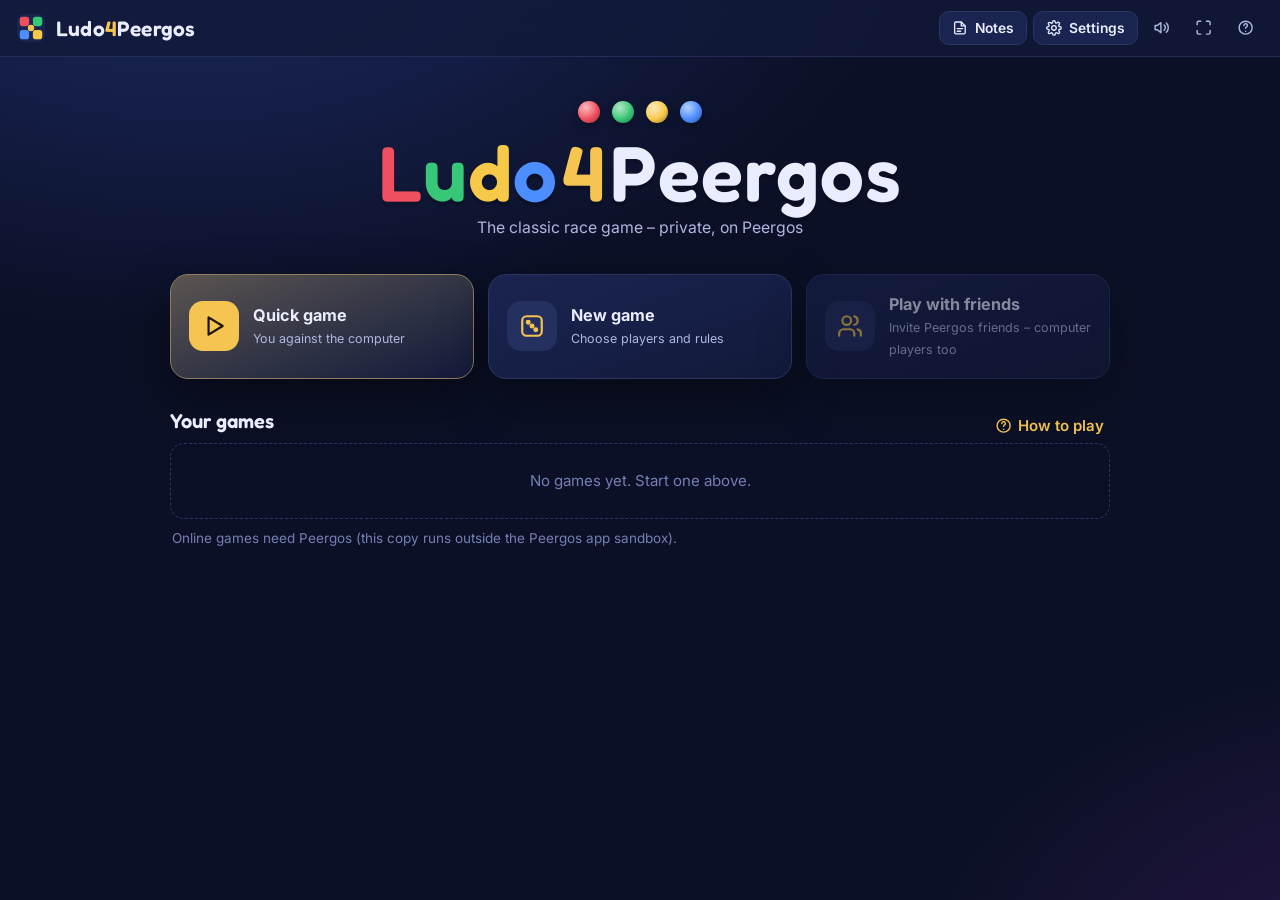
==== assets/index.html @ b937515f "Ludo4Peergos 0.1.0: first test version Ludo as a Peergos custom app: games against the computer, on " ====
<!doctype html>
<html lang="en" data-theme="midnight">
<head>
  <meta charset="utf-8">
  <meta name="viewport" content="width=device-width, initial-scale=1, viewport-fit=cover">
  <title>Ludo4Peergos</title>
  <link rel="icon" href="icon.png">
  <link rel="stylesheet" href="css/fonts.css">
  <link rel="stylesheet" href="css/app.css">
  <link rel="stylesheet" href="usernotes/usernotes.css">
</head>
<body>
  <div id="app" class="app"><div class="boot">Ludo4Peergos</div></div>
  <script src="js/version.js"></script>
  <script src="js/i18n.js"></script>
  <script src="js/rules.js"></script>
  <script src="js/ai.js"></script>
  <script src="js/protocol.js"></script>
  <script src="js/storage.js"></script>
  <script src="js/net.js"></script>
  <script src="js/sound.js"></script>
  <script src="js/ui.js"></script>
  <script src="js/board.js"></script>
  <script src="usernotes/usernotes-core.js"></script>
  <script src="usernotes/usernotes-ui.js"></script>
  <script src="js/app.js"></script>
</body>
</html>
---- assets/css/fonts.css ----
/* Bundled fonts (SIL Open Font License, see fonts/*-OFL.txt). The Peergos sandbox allows only the app's own files. */
@font-face { font-family: 'Inter'; font-style: normal; font-display: swap; font-weight: 400; src: url(../fonts/inter-latin-400-normal.woff2) format('woff2'); unicode-range: U+0000-00FF,U+0131,U+0152-0153,U+02BB-02BC,U+02C6,U+02DA,U+02DC,U+0304,U+0308,U+0329,U+2000-206F,U+20AC,U+2122,U+2191,U+2193,U+2212,U+2215,U+FEFF,U+FFFD; }
@font-face { font-family: 'Inter'; font-style: normal; font-display: swap; font-weight: 400; src: url(../fonts/inter-latin-ext-400-normal.woff2) format('woff2'); unicode-range: U+0100-02BA,U+02BD-02C5,U+02C7-02CC,U+02CE-02D7,U+02DD-02FF,U+0304,U+0308,U+0329,U+1D00-1DBF,U+1E00-1E9F,U+1EF2-1EFF,U+2020,U+20A0-20AB,U+20AD-20C0,U+2113,U+2C60-2C7F,U+A720-A7FF; }
@font-face { font-family: 'Inter'; font-style: normal; font-display: swap; font-weight: 600; src: url(../fonts/inter-latin-600-normal.woff2) format('woff2'); unicode-range: U+0000-00FF,U+0131,U+0152-0153,U+02BB-02BC,U+02C6,U+02DA,U+02DC,U+0304,U+0308,U+0329,U+2000-206F,U+20AC,U+2122,U+2191,U+2193,U+2212,U+2215,U+FEFF,U+FFFD; }
@font-face { font-family: 'Inter'; font-style: normal; font-display: swap; font-weight: 600; src: url(../fonts/inter-latin-ext-600-normal.woff2) format('woff2'); unicode-range: U+0100-02BA,U+02BD-02C5,U+02C7-02CC,U+02CE-02D7,U+02DD-02FF,U+0304,U+0308,U+0329,U+1D00-1DBF,U+1E00-1E9F,U+1EF2-1EFF,U+2020,U+20A0-20AB,U+20AD-20C0,U+2113,U+2C60-2C7F,U+A720-A7FF; }
@font-face { font-family: 'Inter'; font-style: normal; font-display: swap; font-weight: 700; src: url(../fonts/inter-latin-700-normal.woff2) format('woff2'); unicode-range: U+0000-00FF,U+0131,U+0152-0153,U+02BB-02BC,U+02C6,U+02DA,U+02DC,U+0304,U+0308,U+0329,U+2000-206F,U+20AC,U+2122,U+2191,U+2193,U+2212,U+2215,U+FEFF,U+FFFD; }
@font-face { font-family: 'Inter'; font-style: normal; font-display: swap; font-weight: 700; src: url(../fonts/inter-latin-ext-700-normal.woff2) format('woff2'); unicode-range: U+0100-02BA,U+02BD-02C5,U+02C7-02CC,U+02CE-02D7,U+02DD-02FF,U+0304,U+0308,U+0329,U+1D00-1DBF,U+1E00-1E9F,U+1EF2-1EFF,U+2020,U+20A0-20AB,U+20AD-20C0,U+2113,U+2C60-2C7F,U+A720-A7FF; }
@font-face { font-family: 'Fredoka'; font-style: normal; font-display: swap; font-weight: 600; src: url(../fonts/fredoka-latin-600-normal.woff2) format('woff2'); unicode-range: U+0000-00FF,U+0131,U+0152-0153,U+02BB-02BC,U+02C6,U+02DA,U+02DC,U+0304,U+0308,U+0329,U+2000-206F,U+20AC,U+2122,U+2191,U+2193,U+2212,U+2215,U+FEFF,U+FFFD; }
@font-face { font-family: 'Fredoka'; font-style: normal; font-display: swap; font-weight: 600; src: url(../fonts/fredoka-latin-ext-600-normal.woff2) format('woff2'); unicode-range: U+0100-02BA,U+02BD-02C5,U+02C7-02CC,U+02CE-02D7,U+02DD-02FF,U+0304,U+0308,U+0329,U+1D00-1DBF,U+1E00-1E9F,U+1EF2-1EFF,U+2020,U+20A0-20AB,U+20AD-20C0,U+2113,U+2C60-2C7F,U+A720-A7FF; }
---- assets/css/app.css ----
/* Ludo4Peergos – layout, components and colour themes.
   Theme variables: page (--bg …), panels (--bg2/3/4), text (--fg/2/3), lines, accent (--acc/--acc2/--on-acc),
   board (--board*, --cell*, --yard-inner, --hole, --star) and the four player colours (--pN, --pN-hi, --pN-lo).
   The User notes module reads the same names. */

/* ─────────────── themes ─────────────── */
:root, [data-theme="midnight"] {
  --bg: #0b1026; --bg-img: radial-gradient(1200px 700px at 15% -10%, #1d2a63 0%, transparent 60%), radial-gradient(900px 600px at 110% 110%, #2a1647 0%, transparent 55%);
  --bg2: #121a3a; --bg3: #1a2450; --bg4: #24305f; --line: #2a3566; --row-line: #1e2850;
  --fg: #e9edff; --fg2: #aeb7e0; --fg3: #7480b3;
  --acc: #f5c451; --acc2: #e0a92b; --on-acc: #1b1405; --sel-bg: #1f2b5c;
  --ok: #4fd18b; --bad: #ff6b6b; --warn: #ffc857;
  --board-frame: #2a1f10; --board: #f4ecdc; --cell: #fffaf0; --cell-line: #d9cdb4; --yard-inner: #fffaf0; --hole: #efe5d1; --star: #c9b98f; --center-dot: #fffaf0;
  --shadow: 0 18px 50px rgba(0,0,0,.45);
  --p0: #ef4f5f; --p0-hi: #ff8a95; --p0-lo: #a8202f;
  --p1: #36c777; --p1-hi: #7ff0ae; --p1-lo: #167a43;
  --p2: #f7c948; --p2-hi: #ffe58f; --p2-lo: #b8860b;
  --p3: #4c8dff; --p3-hi: #8db6ff; --p3-lo: #1f4fb0;
  color-scheme: dark;
}
[data-theme="obsidian"] {
  --bg: #07080a; --bg-img: radial-gradient(900px 600px at 80% -10%, #10303a 0%, transparent 60%), radial-gradient(800px 600px at -10% 110%, #2a0f22 0%, transparent 55%);
  --bg2: #101216; --bg3: #171a20; --bg4: #20242c; --line: #262b35; --row-line: #1b1f26;
  --fg: #eef2f6; --fg2: #a7b0bd; --fg3: #6c7584;
  --acc: #38e1ff; --acc2: #12b5d6; --on-acc: #001018; --sel-bg: #0f2a33;
  --board-frame: #000; --board: #15181e; --cell: #1f242c; --cell-line: #2c323d; --yard-inner: #12151a; --hole: #1d2129; --star: #3d4552; --center-dot: #0b0d10;
  --p0: #ff4d6d; --p0-hi: #ff8fa3; --p0-lo: #b3133a;
  --p1: #2ee59d; --p1-hi: #8bffd0; --p1-lo: #0d8a5a;
  --p2: #ffd23f; --p2-hi: #ffe98f; --p2-lo: #b38b00;
  --p3: #4d7cff; --p3-hi: #94afff; --p3-lo: #1f3fb3;
}
[data-theme="aurora"] {
  --bg: #071820; --bg-img: radial-gradient(1000px 600px at 10% -10%, #0f4a4a 0%, transparent 60%), radial-gradient(900px 700px at 100% 0%, #2d1b5a 0%, transparent 55%), radial-gradient(700px 500px at 50% 120%, #0d3b2d 0%, transparent 60%);
  --bg2: #0d2230; --bg3: #123040; --bg4: #19404f; --line: #1e4252; --row-line: #15323f;
  --fg: #e6fbff; --fg2: #9fd3d6; --fg3: #6a9ca3;
  --acc: #6ff2c4; --acc2: #34c99a; --on-acc: #03241a; --sel-bg: #123c44;
  --board-frame: #061017; --board: #0f2a35; --cell: #e9f7f4; --cell-line: #b9d8d3; --yard-inner: #e9f7f4; --hole: #d2ece7; --star: #8fc7bd; --center-dot: #e9f7f4;
  --p0: #ff6b8b; --p0-hi: #ffa3b8; --p0-lo: #c02c52;
  --p1: #57e39b; --p1-hi: #a5f7cb; --p1-lo: #1d9a5d;
  --p2: #ffd36e; --p2-hi: #ffe9b0; --p2-lo: #c49420;
  --p3: #6aa8ff; --p3-hi: #a9ccff; --p3-lo: #2d64c4;
}
[data-theme="ember"] {
  --bg: #120c09; --bg-img: radial-gradient(1000px 600px at 90% -20%, #4a1d0a 0%, transparent 60%), radial-gradient(800px 600px at -10% 120%, #3a1410 0%, transparent 55%);
  --bg2: #1c1410; --bg3: #261b15; --bg4: #33241c; --line: #3b2a20; --row-line: #2a1e17;
  --fg: #fbeee4; --fg2: #d2b4a0; --fg3: #9a7c68;
  --acc: #ff9a3c; --acc2: #e4741a; --on-acc: #2a1200; --sel-bg: #3a2414;
  --board-frame: #0d0705; --board: #2b1d15; --cell: #f6e7d6; --cell-line: #d8bea3; --yard-inner: #f6e7d6; --hole: #ead2b8; --star: #c79c74; --center-dot: #f6e7d6;
  --p0: #e8473c; --p0-hi: #ff8a7f; --p0-lo: #9c1f17;
  --p1: #7fbf4d; --p1-hi: #b7e68d; --p1-lo: #4a7f23;
  --p2: #f2c14e; --p2-hi: #ffe29a; --p2-lo: #b0821a;
  --p3: #4f8fd6; --p3-hi: #91bcf0; --p3-lo: #23599a;
}
[data-theme="forest"] {
  --bg: #0b130e; --bg-img: radial-gradient(1000px 600px at 0% -10%, #1f3d22 0%, transparent 60%), radial-gradient(800px 600px at 110% 110%, #2d3510 0%, transparent 55%);
  --bg2: #121d16; --bg3: #19281e; --bg4: #213428; --line: #27392c; --row-line: #1a2a1f;
  --fg: #eaf5e8; --fg2: #b1c9ae; --fg3: #7a937a;
  --acc: #c6e86b; --acc2: #9fc93f; --on-acc: #152000; --sel-bg: #22361f;
  --board-frame: #08100a; --board: #1c2d20; --cell: #f2f0dc; --cell-line: #cfccab; --yard-inner: #f2f0dc; --hole: #e2dfc0; --star: #a9a676; --center-dot: #f2f0dc;
  --p0: #e5544b; --p0-hi: #ff9189; --p0-lo: #a1241c;
  --p1: #4fc77a; --p1-hi: #93ecb1; --p1-lo: #217a44;
  --p2: #f0cf55; --p2-hi: #ffe89c; --p2-lo: #ad8a12;
  --p3: #4c9ad8; --p3-hi: #91c6f0; --p3-lo: #1f5f99;
}
[data-theme="ocean"] {
  --bg: #04121f; --bg-img: radial-gradient(1100px 650px at 50% -20%, #0b3a63 0%, transparent 60%), radial-gradient(900px 600px at 100% 120%, #062f4a 0%, transparent 55%);
  --bg2: #0a1d2e; --bg3: #0f2a40; --bg4: #163854; --line: #19405f; --row-line: #112e45;
  --fg: #e5f4ff; --fg2: #9cc3df; --fg3: #6589a6;
  --acc: #4fd1e8; --acc2: #22a9c4; --on-acc: #001a22; --sel-bg: #0f3550;
  --board-frame: #020a12; --board: #0d2c45; --cell: #eaf6fb; --cell-line: #b7d6e4; --yard-inner: #eaf6fb; --hole: #d3e9f2; --star: #8bb8cc; --center-dot: #eaf6fb;
  --p0: #ff6670; --p0-hi: #ffa3a9; --p0-lo: #c22c37;
  --p1: #36d3a0; --p1-hi: #8ef0cf; --p1-lo: #138a64;
  --p2: #ffd166; --p2-hi: #ffe7ab; --p2-lo: #c49018;
  --p3: #3d8bff; --p3-hi: #8ab9ff; --p3-lo: #1650b8;
}
[data-theme="velvet"] {
  --bg: #12091a; --bg-img: radial-gradient(1000px 600px at 100% -10%, #4a1645 0%, transparent 60%), radial-gradient(900px 650px at -10% 110%, #24145a 0%, transparent 55%);
  --bg2: #1b1024; --bg3: #251731; --bg4: #301e3f; --line: #3a2549; --row-line: #2a1a36;
  --fg: #f8eaff; --fg2: #cfb2de; --fg3: #9478a6;
  --acc: #ff7ac6; --acc2: #e24fa6; --on-acc: #2a0019; --sel-bg: #3a1c45;
  --board-frame: #0b050f; --board: #2a1636; --cell: #fbf0f7; --cell-line: #ddc4d6; --yard-inner: #fbf0f7; --hole: #f0dbe9; --star: #c9a2bd; --center-dot: #fbf0f7;
  --p0: #ff5470; --p0-hi: #ff98aa; --p0-lo: #b81d3b;
  --p1: #4fd18b; --p1-hi: #98eebe; --p1-lo: #1d8a51;
  --p2: #ffcf5c; --p2-hi: #ffe6a6; --p2-lo: #bd8f12;
  --p3: #7b8cff; --p3-hi: #b4beff; --p3-lo: #3c4cc4;
}
[data-theme="nord"] {
  --bg: #242933; --bg-img: radial-gradient(1000px 600px at 20% -20%, #3b4252 0%, transparent 60%);
  --bg2: #2e3440; --bg3: #3b4252; --bg4: #434c5e; --line: #4c566a; --row-line: #3b4252;
  --fg: #eceff4; --fg2: #d8dee9; --fg3: #9aa5b8;
  --acc: #88c0d0; --acc2: #5e81ac; --on-acc: #1d2330; --sel-bg: #3b4a5e;
  --board-frame: #1d2129; --board: #3b4252; --cell: #eceff4; --cell-line: #c9d0dc; --yard-inner: #eceff4; --hole: #dde2ea; --star: #a3adbf; --center-dot: #eceff4;
  --p0: #bf616a; --p0-hi: #e09aa1; --p0-lo: #8a3a42;
  --p1: #a3be8c; --p1-hi: #c9dcb8; --p1-lo: #6c8a55;
  --p2: #ebcb8b; --p2-hi: #f6e2b9; --p2-lo: #b08f4c;
  --p3: #81a1c1; --p3-hi: #b4c8dc; --p3-lo: #4f6f8f;
}
[data-theme="graphite"] {
  --bg: #121315; --bg-img: radial-gradient(1000px 600px at 50% -20%, #26282d 0%, transparent 60%);
  --bg2: #1a1b1e; --bg3: #222428; --bg4: #2b2e33; --line: #33363c; --row-line: #26282d;
  --fg: #ececee; --fg2: #b4b6bc; --fg3: #7c7f87;
  --acc: #8ab4ff; --acc2: #5a8ee0; --on-acc: #0a1630; --sel-bg: #263247;
  --board-frame: #0a0a0b; --board: #26282c; --cell: #f2f2f0; --cell-line: #cfcfcb; --yard-inner: #f2f2f0; --hole: #e2e2de; --star: #a9a9a3; --center-dot: #f2f2f0;
  --p0: #e05a5a; --p0-hi: #f39a9a; --p0-lo: #9c2b2b;
  --p1: #55b878; --p1-hi: #96dcae; --p1-lo: #2c7a48;
  --p2: #e3b94f; --p2-hi: #f3da95; --p2-lo: #a07b1c;
  --p3: #5a8ee0; --p3-hi: #9bbcf0; --p3-lo: #2c5aa6;
}
[data-theme="neon"] {
  --bg: #07030f; --bg-img: radial-gradient(900px 600px at 0% 0%, #3a0a52 0%, transparent 60%), radial-gradient(900px 600px at 100% 100%, #062a4a 0%, transparent 60%);
  --bg2: #110a1f; --bg3: #19102c; --bg4: #22163b; --line: #3a1f5c; --row-line: #24153a;
  --fg: #f6eaff; --fg2: #c7a8e8; --fg3: #8a6fae;
  --acc: #ff2bd6; --acc2: #d10fb0; --on-acc: #fff; --sel-bg: #2e1047;
  --board-frame: #000; --board: #0e0819; --cell: #170f28; --cell-line: #3a2560; --yard-inner: #0c0716; --hole: #1a1030; --star: #5d3f8a; --center-dot: #07030f;
  --p0: #ff3864; --p0-hi: #ff8fa8; --p0-lo: #b0002c;
  --p1: #00f5a0; --p1-hi: #8fffd6; --p1-lo: #00a067;
  --p2: #fff700; --p2-hi: #fffb8f; --p2-lo: #b3ad00;
  --p3: #00c2ff; --p3-hi: #8fe3ff; --p3-lo: #0079a8;
}
[data-theme="classic"] {
  --bg: #efe6d4; --bg-img: radial-gradient(1000px 600px at 20% -20%, #fff7e6 0%, transparent 60%), radial-gradient(800px 600px at 110% 110%, #e2d3b5 0%, transparent 55%);
  --bg2: #fbf6ec; --bg3: #f1e8d6; --bg4: #e6dac2; --line: #d7c8aa; --row-line: #eadfca;
  --fg: #2a2116; --fg2: #5e5141; --fg3: #8d7f6a;
  --acc: #b5282f; --acc2: #9a1f25; --on-acc: #fff; --sel-bg: #f2dccf;
  --board-frame: #5b3a1e; --board: #fffaf0; --cell: #ffffff; --cell-line: #d8ccb2; --yard-inner: #ffffff; --hole: #f3ece0; --star: #b9a885; --center-dot: #fff;
  --shadow: 0 14px 40px rgba(60,40,10,.22);
  --p0: #d62f3a; --p0-hi: #ff7680; --p0-lo: #8f121b;
  --p1: #1e9b4f; --p1-hi: #64d48f; --p1-lo: #0d5c2c;
  --p2: #f2c12e; --p2-hi: #ffe388; --p2-lo: #a87e05;
  --p3: #1f6fd1; --p3-hi: #6fa7f0; --p3-lo: #0d3f85;
  color-scheme: light;
}
[data-theme="sand"] {
  --bg: #ece2cf; --bg-img: radial-gradient(1000px 600px at 80% -20%, #f8efdc 0%, transparent 60%);
  --bg2: #f7f0e2; --bg3: #ede3d0; --bg4: #e1d4bc; --line: #d3c3a5; --row-line: #e6dbc6;
  --fg: #33281b; --fg2: #66553f; --fg3: #958168;
  --acc: #8a5a2b; --acc2: #6f4620; --on-acc: #fff; --sel-bg: #ecd9bf;
  --board-frame: #6b4a2a; --board: #f8f1e3; --cell: #fffdf8; --cell-line: #dccbad; --yard-inner: #fffdf8; --hole: #f1e7d5; --star: #bba57f; --center-dot: #fffdf8;
  --shadow: 0 14px 40px rgba(70,50,20,.22);
  --p0: #c8473f; --p0-hi: #f08880; --p0-lo: #85211b;
  --p1: #4f9a5f; --p1-hi: #8fcb9b; --p1-lo: #2c6339;
  --p2: #d9a93a; --p2-hi: #f2d38a; --p2-lo: #96700f;
  --p3: #3f78b5; --p3-hi: #85afe0; --p3-lo: #1f4a7a;
  color-scheme: light;
}

/* ─────────────── base ─────────────── */
* { box-sizing: border-box; }
html, body { margin: 0; height: 100%; }
body {
  background: var(--bg); background-image: var(--bg-img); background-attachment: fixed;
  color: var(--fg); font: 15px/1.45 Inter, system-ui, -apple-system, 'Segoe UI', Roboto, sans-serif;
  -webkit-font-smoothing: antialiased; overflow: hidden;
}
button { font: inherit; color: inherit; }
.boot { display: grid; place-items: center; height: 100vh; font: 600 28px Fredoka, Inter, sans-serif; color: var(--fg3); }
.app { display: flex; flex-direction: column; height: 100vh; }
.ico { width: 1.15em; height: 1.15em; fill: none; stroke: currentColor; stroke-width: 2; stroke-linecap: round; stroke-linejoin: round; flex: none; }
.muted { color: var(--fg3); } .small { font-size: .88em; } .pad { padding: 10px 14px; }
.hint { color: var(--fg3); font-size: .9em; margin: 10px 2px 0; }
.hint.center { text-align: center; }
[hidden] { display: none !important; }
:focus-visible { outline: 2px solid var(--acc); outline-offset: 2px; }

/* ─────────────── top bar ─────────────── */
.topbar { display: flex; align-items: center; gap: 14px; padding: 10px 16px; border-bottom: 1px solid color-mix(in srgb, var(--line) 70%, transparent); background: color-mix(in srgb, var(--bg2) 82%, transparent); backdrop-filter: blur(10px); z-index: 5; }
.brand { display: flex; align-items: center; gap: 10px; cursor: pointer; user-select: none; }
.brand-mark svg { width: 30px; height: 30px; display: block; }
.brand-name { font: 600 21px/1 Fredoka, Inter, sans-serif; letter-spacing: .2px; }
.brand-name b { color: var(--acc); font-weight: 600; }
.brand-name.big { font-size: 34px; }
.top-title { flex: 1; min-width: 0; text-align: center; color: var(--fg2); font-weight: 600; white-space: nowrap; overflow: hidden; text-overflow: ellipsis; }
.top-actions { display: flex; align-items: center; gap: 6px; }
.framed-btn { display: inline-flex; align-items: center; gap: 7px; padding: 6px 12px; border: 1px solid var(--line); border-radius: 10px; background: var(--bg3); cursor: pointer; font-weight: 600; font-size: .92em; transition: border-color .15s, background .15s; }
.framed-btn:hover { border-color: var(--acc); background: var(--bg4); }
.icon-btn { display: inline-grid; place-items: center; width: 36px; height: 36px; border: 1px solid transparent; border-radius: 10px; background: transparent; cursor: pointer; color: var(--fg2); transition: background .15s, color .15s; }
.icon-btn:hover { background: var(--bg3); color: var(--fg); border-color: var(--line); }
.icon-btn.small { width: 30px; height: 30px; border-radius: 8px; }
.link-btn { display: inline-flex; align-items: center; gap: 6px; background: none; border: 0; color: var(--acc); cursor: pointer; font-weight: 600; }

/* ─────────────── buttons, inputs ─────────────── */
.btn { display: inline-flex; align-items: center; justify-content: center; gap: 8px; padding: 9px 16px; border-radius: 11px; border: 1px solid var(--line); background: var(--bg3); cursor: pointer; font-weight: 600; transition: transform .08s, background .15s, border-color .15s; }
.btn:hover { border-color: var(--acc); background: var(--bg4); }
.btn:active { transform: translateY(1px); }
.btn.primary { background: linear-gradient(180deg, color-mix(in srgb, var(--acc) 92%, #fff), var(--acc2)); border-color: var(--acc2); color: var(--on-acc); box-shadow: 0 6px 18px color-mix(in srgb, var(--acc) 30%, transparent); }
.btn.primary:hover { filter: brightness(1.06); }
.btn.danger, .btn.primary.danger { background: color-mix(in srgb, var(--bad) 85%, #000); border-color: var(--bad); color: #fff; box-shadow: none; }
.btn.ghost { background: transparent; }
.btn.small { padding: 6px 11px; font-size: .9em; border-radius: 9px; }
.btn.big { padding: 12px 20px; font-size: 1.04em; }
.btn:disabled { opacity: .45; cursor: not-allowed; }
.text-in { background: var(--bg); border: 1px solid var(--line); color: var(--fg); border-radius: 9px; padding: 7px 10px; font: inherit; outline: none; min-width: 0; }
.text-in:focus { border-color: var(--acc); }
.seg { display: inline-flex; flex-wrap: wrap; border: 1px solid var(--line); border-radius: 11px; overflow: hidden; background: var(--bg); }
.seg-btn { display: inline-flex; align-items: center; gap: 6px; border: 0; background: transparent; padding: 7px 12px; cursor: pointer; color: var(--fg2); font-weight: 600; font-size: .9em; border-right: 1px solid var(--line); }
.seg-btn:last-child { border-right: 0; }
.seg-btn:hover { background: var(--bg3); color: var(--fg); }
.seg-btn.on { background: var(--acc); color: var(--on-acc); }
.seg.small .seg-btn { padding: 5px 10px; font-size: .85em; }
.switch { position: relative; width: 42px; height: 24px; flex: none; display: inline-block; }
.switch input { opacity: 0; width: 0; height: 0; position: absolute; }
.switch .slider { position: absolute; inset: 0; border-radius: 99px; background: var(--bg4); border: 1px solid var(--line); transition: background .15s; cursor: pointer; }
.switch .slider::after { content: ''; position: absolute; top: 2px; left: 2px; width: 18px; height: 18px; border-radius: 50%; background: var(--fg2); transition: transform .18s, background .15s; }
.switch input:checked + .slider { background: var(--acc); border-color: var(--acc2); }
.switch input:checked + .slider::after { transform: translateX(18px); background: var(--on-acc); }
.switch input:focus-visible + .slider { outline: 2px solid var(--acc); outline-offset: 2px; }
.range { width: 100%; accent-color: var(--acc); }
.chip { display: inline-block; width: 16px; height: 16px; border-radius: 50%; box-shadow: inset 0 -2px 0 rgba(0,0,0,.25), 0 0 0 2px color-mix(in srgb, var(--fg) 12%, transparent); vertical-align: middle; }
.chip.sm { width: 13px; height: 13px; }
.badge { display: inline-flex; align-items: center; gap: 3px; font-size: .72em; font-weight: 700; text-transform: uppercase; letter-spacing: .4px; padding: 1px 6px; border-radius: 6px; background: var(--bg4); color: var(--fg2); margin-left: 6px; vertical-align: middle; }
.badge .ico { width: 12px; height: 12px; }
.badge.warn { background: color-mix(in srgb, var(--warn) 22%, transparent); color: var(--warn); }

/* ─────────────── screens ─────────────── */
.screen { flex: 1; min-height: 0; overflow: auto; }
.home-inner { max-width: 980px; margin: 0 auto; padding: 26px 20px 40px; }
.hero { text-align: center; padding: 18px 0 8px; position: relative; }
.hero-title { font: 600 clamp(44px, 8vw, 78px)/1 Fredoka, Inter, sans-serif; margin: 6px 0 6px; letter-spacing: 1px; text-shadow: 0 4px 0 rgba(0,0,0,.18); }
.hero-title span { display: inline-block; animation: bob 3.2s ease-in-out infinite; }
.hero-title span:nth-child(2) { animation-delay: .15s; } .hero-title span:nth-child(3) { animation-delay: .3s; } .hero-title span:nth-child(4) { animation-delay: .45s; }
.hero-4 { color: var(--acc); margin: 0 4px; animation: none !important; }
.hero-sub { color: var(--fg2); margin: 0; font-size: 1.05em; }
.hero-tokens { display: flex; justify-content: center; gap: 12px; height: 26px; }
.hero-tok { width: 22px; height: 22px; border-radius: 50%; background: radial-gradient(circle at 35% 30%, color-mix(in srgb, var(--c) 40%, #fff), var(--c) 55%, color-mix(in srgb, var(--c) 60%, #000)); box-shadow: 0 4px 8px rgba(0,0,0,.3); animation: hop 1.8s ease-in-out infinite; animation-delay: var(--d); }
@keyframes hop { 0%, 60%, 100% { transform: translateY(0); } 30% { transform: translateY(-8px); } }
@keyframes bob { 0%, 100% { transform: translateY(0); } 50% { transform: translateY(-3px); } }
[data-anim="instant"] .hero-title span, [data-anim="instant"] .hero-tok { animation: none; }
.actions { display: grid; grid-template-columns: repeat(3, 1fr); gap: 14px; margin: 26px 0 30px; }
.action-card { display: flex; align-items: center; gap: 14px; text-align: left; padding: 18px; border-radius: 18px; border: 1px solid var(--line); background: linear-gradient(160deg, var(--bg3), var(--bg2)); cursor: pointer; box-shadow: var(--shadow); transition: transform .15s, border-color .15s; }
.action-card:hover { transform: translateY(-2px); border-color: var(--acc); }
.action-card.primary { background: linear-gradient(160deg, color-mix(in srgb, var(--acc) 30%, var(--bg3)), var(--bg2)); border-color: color-mix(in srgb, var(--acc) 50%, var(--line)); }
.action-card.disabled { opacity: .55; }
.ac-icon { display: grid; place-items: center; width: 50px; height: 50px; border-radius: 14px; background: var(--acc); color: var(--on-acc); flex: none; }
.ac-icon .ico { width: 26px; height: 26px; }
.action-card:not(.primary) .ac-icon { background: var(--bg4); color: var(--acc); }
.ac-text b { display: block; font-size: 1.08em; }
.ac-text small { color: var(--fg2); }
.section-head { display: flex; align-items: center; justify-content: space-between; }
.section-head h2 { font: 600 20px Fredoka, Inter, sans-serif; margin: 0 0 10px; }
.games-list { display: grid; gap: 8px; }
.game-card { display: flex; align-items: center; gap: 12px; padding: 12px 14px; border-radius: 14px; background: var(--bg2); border: 1px solid var(--line); cursor: pointer; transition: border-color .15s, background .15s; }
.game-card:hover { border-color: var(--acc); background: var(--bg3); }
.gc-kind { display: grid; place-items: center; width: 36px; height: 36px; border-radius: 10px; background: var(--bg4); color: var(--fg2); flex: none; }
.game-card.online .gc-kind { color: var(--acc); }
.gc-main { flex: 1; min-width: 0; }
.gc-main b { display: block; white-space: nowrap; overflow: hidden; text-overflow: ellipsis; }
.gc-main small { color: var(--fg2); display: inline-flex; align-items: center; gap: 4px; flex-wrap: wrap; }
.dots { display: inline-flex; gap: 3px; margin-right: 4px; }
.dot { width: 10px; height: 10px; border-radius: 50%; display: inline-block; }
.empty { padding: 26px; text-align: center; color: var(--fg3); border: 1px dashed var(--line); border-radius: 14px; }

/* ─────────────── game ─────────────── */
.screen.game { overflow: hidden; }
.game-layout { display: flex; gap: 18px; height: 100%; padding: 16px; }
.board-wrap { flex: 1; min-width: 0; display: grid; place-items: center; container-type: size; }
.board { width: min(100cqw, 100cqh); aspect-ratio: 1; filter: drop-shadow(0 18px 30px rgba(0,0,0,.35)); }
.board-svg { width: 100%; height: 100%; display: block; overflow: visible; }
.b-frame { fill: var(--board-frame); }
.b-base { fill: var(--board); }
.b-yard { filter: url(#soft); }
.b-yard-inner { fill: var(--yard-inner); }
.b-hole { fill: var(--hole); stroke-width: 1.2; stroke-opacity: .55; }
.b-cell { fill: var(--cell); stroke: var(--cell-line); stroke-width: .35; }
.b-start { stroke: none; }
.b-homecol { stroke: none; opacity: .92; }
.b-star { fill: var(--star); }
.b-arrow { fill: rgba(255,255,255,.85); }
.b-center { stroke: var(--board); stroke-width: .6; }
.b-center-dot { fill: var(--center-dot); }
.b-center-star { fill: var(--acc); }
.trail-dot { opacity: .55; }
.tok { cursor: default; transition: filter .15s; }
.tok-shadow { fill: rgba(0,0,0,.35); }
.tok-base { stroke-width: .5; }
.tok-shine { fill: rgba(255,255,255,.55); }
.tok-ring { fill: none; stroke: var(--acc); stroke-width: .9; opacity: 0; }
.tok-num { font: 700 3.4px Inter, sans-serif; text-anchor: middle; fill: rgba(0,0,0,.6); opacity: 0; pointer-events: none; }
[data-tokens="flat"] .tok-shine, [data-tokens="flat"] .tok-shadow { display: none; }
[data-tokens="flat"] .tok-base { fill: var(--pc, currentColor); }
[data-tokens="flat"] .tok[data-c="0"] .tok-base { fill: var(--p0); } [data-tokens="flat"] .tok[data-c="1"] .tok-base { fill: var(--p1); }
[data-tokens="flat"] .tok[data-c="2"] .tok-base { fill: var(--p2); } [data-tokens="flat"] .tok[data-c="3"] .tok-base { fill: var(--p3); }
[data-tokens="flat"] .tok-cap { fill: rgba(255,255,255,.28) !important; }
.tok.pickable { cursor: pointer; }
.tok.pickable .tok-num { opacity: 1; }
.tok.movable .tok-ring { opacity: 1; animation: pulse 1.1s ease-in-out infinite; }
.tok.pickable:hover .tok-inner, .tok.pickable:focus .tok-inner { transform: scale(1.12); }
.tok-inner { transition: transform .12s; }
.tok.moving .tok-inner { animation: hopstep .17s ease-out; }
@keyframes pulse { 0%, 100% { stroke-width: .7; opacity: .95; } 50% { stroke-width: 1.5; opacity: .45; } }
@keyframes hopstep { 50% { transform: translateY(-1.6px) scale(1.06); } }
.burst circle { animation: burst .8s ease-out forwards; }
@keyframes burst { from { transform: translate(0,0); opacity: 1; } to { transform: translate(var(--dx), var(--dy)); opacity: 0; } }

.side { width: 340px; flex: none; display: flex; flex-direction: column; gap: 12px; min-height: 0; }
.players { display: grid; gap: 6px; }
.player { display: flex; align-items: center; gap: 10px; padding: 9px 11px; border-radius: 13px; background: var(--bg2); border: 1px solid var(--line); transition: border-color .2s, box-shadow .2s, background .2s; }
.player.active { border-color: var(--c); box-shadow: 0 0 0 1px var(--c), 0 6px 22px color-mix(in srgb, var(--c) 28%, transparent); background: color-mix(in srgb, var(--c) 9%, var(--bg2)); }
.player.done { opacity: .75; }
.pl-token { width: 26px; height: 26px; border-radius: 50%; flex: none; background: radial-gradient(circle at 35% 30%, color-mix(in srgb, var(--c) 45%, #fff), var(--c) 55%, color-mix(in srgb, var(--c) 55%, #000)); box-shadow: 0 2px 5px rgba(0,0,0,.35); }
.player.active .pl-token { animation: hop 1.4s ease-in-out infinite; }
.pl-main { flex: 1; min-width: 0; display: flex; flex-direction: column; gap: 5px; }
.pl-name { font-weight: 600; white-space: nowrap; overflow: hidden; text-overflow: ellipsis; }
.pl-bar { height: 5px; border-radius: 4px; background: var(--bg4); overflow: hidden; }
.pl-bar i { display: block; height: 100%; background: var(--c); border-radius: 4px; transition: width .4s; }
.pl-side { flex: none; color: var(--fg2); font-size: .85em; font-weight: 600; }
.medal { display: inline-grid; place-items: center; width: 24px; height: 24px; border-radius: 50%; font-weight: 800; font-size: .85em; background: var(--bg4); color: var(--fg); }
.medal.m1 { background: linear-gradient(#ffe27a, #d9a520); color: #3a2800; }
.medal.m2 { background: linear-gradient(#f0f0f0, #a9b0b8); color: #22262b; }
.medal.m3 { background: linear-gradient(#f2b27a, #b0642a); color: #2c1400; }

.dice-area { display: flex; align-items: center; gap: 14px; padding: 14px; border-radius: 16px; background: var(--bg2); border: 1px solid var(--line); --c: var(--acc); transition: border-color .2s, box-shadow .2s; }
.dice-area.my-turn { border-color: var(--c); box-shadow: 0 0 0 1px var(--c), 0 10px 30px color-mix(in srgb, var(--c) 25%, transparent); }
.die-btn { background: none; border: 0; padding: 4px; cursor: pointer; border-radius: 14px; }
.status-box { flex: 1; min-width: 0; }
.status { font-weight: 700; font-size: 1.06em; }
.status-hint { color: var(--fg2); font-size: .88em; margin-top: 2px; }
.net-state { color: var(--fg3); font-size: .8em; margin-top: 4px; min-height: 1em; }
.net-state.bad { color: var(--bad); }

.die { --s: 62px; width: var(--s); height: var(--s); perspective: 500px; }
.cube { width: 100%; height: 100%; position: relative; transform-style: preserve-3d; }
.face { position: absolute; inset: 0; border-radius: 14px; display: grid; grid-template: repeat(3, 1fr) / repeat(3, 1fr); padding: 9px; background: radial-gradient(circle at 30% 25%, #ffffff, #eceef3 70%); box-shadow: inset 0 0 0 2px color-mix(in srgb, var(--c) 70%, transparent), inset 0 -4px 8px rgba(0,0,0,.12); backface-visibility: hidden; }
.pip { width: 11px; height: 11px; border-radius: 50%; align-self: center; justify-self: center; background: radial-gradient(circle at 35% 35%, #4a4f5c, #11131a); }
.f1 .pip { background: radial-gradient(circle at 35% 35%, color-mix(in srgb, var(--c) 60%, #fff), var(--c)); width: 14px; height: 14px; }
.f1 { transform: translateZ(31px); } .f6 { transform: rotateY(180deg) translateZ(31px); }
.f2 { transform: rotateY(90deg) translateZ(31px); } .f5 { transform: rotateY(-90deg) translateZ(31px); }
.f3 { transform: rotateX(90deg) translateZ(31px); } .f4 { transform: rotateX(-90deg) translateZ(31px); }
.die.ready { animation: wiggle 1.6s ease-in-out infinite; }
.die.ready .face { box-shadow: inset 0 0 0 3px var(--c), inset 0 -4px 8px rgba(0,0,0,.12); }
.die.rolling { animation: toss .6s ease-out; }
@keyframes wiggle { 0%, 70%, 100% { transform: none; } 78% { transform: rotate(-7deg) translateY(-2px); } 86% { transform: rotate(6deg); } 94% { transform: rotate(-3deg); } }
@keyframes toss { 0% { transform: translateY(0) scale(1); } 35% { transform: translateY(-14px) scale(1.08); } 100% { transform: translateY(0) scale(1); } }

.side-tabs { display: flex; gap: 4px; }
.side-tab { flex: 1; padding: 7px; border-radius: 10px; border: 1px solid var(--line); background: var(--bg2); cursor: pointer; font-weight: 600; color: var(--fg2); font-size: .9em; }
.side-tab.on { background: var(--bg4); color: var(--fg); border-color: var(--acc); }
.side-tab-body { flex: 1; min-height: 90px; display: flex; flex-direction: column; border-radius: 14px; background: var(--bg2); border: 1px solid var(--line); overflow: hidden; }
.log { list-style: none; margin: 0; padding: 8px 10px; overflow: auto; flex: 1; font-size: .86em; color: var(--fg2); }
.log li { padding: 3px 0 3px 10px; border-left: 3px solid var(--c, var(--line)); margin: 2px 0; }
.chat { display: flex; flex-direction: column; flex: 1; min-height: 0; }
.chat-list { flex: 1; overflow: auto; padding: 8px 10px; display: flex; flex-direction: column; gap: 6px; }
.say { align-self: flex-start; max-width: 85%; padding: 6px 10px; border-radius: 12px 12px 12px 4px; background: var(--bg3); border-left: 3px solid var(--c, var(--line)); font-size: .9em; }
.say b { display: block; font-size: .78em; color: var(--fg3); }
.say.me { align-self: flex-end; border-radius: 12px 12px 4px 12px; background: color-mix(in srgb, var(--acc) 18%, var(--bg3)); }
.chat-input { display: flex; gap: 6px; padding: 8px; border-top: 1px solid var(--line); }
.chat-input .text-in { flex: 1; }
.game-actions { display: flex; gap: 8px; justify-content: flex-end; flex-wrap: wrap; }

/* ─────────────── dialogs ─────────────── */
.dlg-wrap { position: fixed; inset: 0; display: grid; place-items: center; padding: 16px; background: rgba(4,6,14,.55); backdrop-filter: blur(3px); z-index: 50; opacity: 0; transition: opacity .18s; }
.dlg-wrap.in { opacity: 1; }
.dlg { width: min(560px, 100%); max-height: calc(100vh - 32px); display: flex; flex-direction: column; background: var(--bg2); border: 1px solid var(--line); border-radius: 18px; box-shadow: 0 30px 80px rgba(0,0,0,.55); transform: translateY(8px) scale(.98); transition: transform .18s; }
.dlg-wrap.in .dlg { transform: none; }
.dlg-head { display: flex; align-items: center; gap: 10px; padding: 12px 12px 12px 18px; border-bottom: 1px solid var(--line); }
.dlg-title { display: flex; align-items: center; gap: 9px; font: 600 18px Fredoka, Inter, sans-serif; flex: 1; min-width: 0; }
.dlg-title .ico { color: var(--acc); }
.dlg-controls { display: flex; align-items: center; gap: 8px; }
.dlg-body { padding: 16px 18px; overflow: auto; }
.dlg-foot { display: flex; justify-content: flex-end; gap: 10px; padding: 12px 18px; border-top: 1px solid var(--line); flex-wrap: wrap; }
.dlg-small { width: min(420px, 100%); }
.confirm-text { margin: 4px 0; }
.dlg-new { width: min(880px, 100%); }
.seat-extra .seg { flex-wrap: nowrap; }
.dlg-new h3 { margin: 0 0 8px; font-size: .95em; color: var(--fg2); text-transform: uppercase; letter-spacing: .6px; }
.seats { display: grid; gap: 8px; }
.seat-row { display: grid; grid-template-columns: 100px auto minmax(0, 1fr); align-items: center; gap: 10px; padding: 8px 10px; border-radius: 12px; background: var(--bg3); border: 1px solid var(--line); }
.seat-row.empty { opacity: .7; }
.seat-color { display: flex; align-items: center; gap: 8px; font-weight: 600; }
.seat-extra { display: flex; justify-content: flex-end; min-width: 0; }
.seat-extra .text-in { width: 100%; max-width: 200px; }
.first-row { display: flex; align-items: center; gap: 12px; margin: 12px 0 4px; flex-wrap: wrap; color: var(--fg2); font-weight: 600; }
.rules-details { margin-top: 12px; border: 1px solid var(--line); border-radius: 12px; padding: 4px 12px; }
.rules-details summary { cursor: pointer; padding: 6px 0; font-weight: 600; color: var(--fg2); }
.rules { display: grid; gap: 4px; padding: 6px 0 8px; }
.rule-row { display: flex; align-items: center; justify-content: space-between; gap: 12px; padding: 5px 0; border-bottom: 1px solid var(--row-line); }
.rule-row:last-child { border-bottom: 0; }
.form-error { color: var(--bad); min-height: 1.2em; margin-top: 10px; font-weight: 600; }

.dlg-settings { width: min(780px, 100%); height: min(620px, calc(100vh - 32px)); }
.dlg-settings .dlg-body { padding: 0; display: flex; min-height: 0; flex: 1; }
.set-layout { display: flex; width: 100%; min-height: 0; }
.set-tabs { display: flex; flex-direction: column; gap: 4px; padding: 12px; border-right: 1px solid var(--line); width: 170px; flex: none; }
.set-tab { display: flex; align-items: center; gap: 10px; padding: 9px 12px; border-radius: 10px; border: 0; background: transparent; cursor: pointer; color: var(--fg2); font-weight: 600; text-align: left; }
.set-tab:hover { background: var(--bg3); color: var(--fg); }
.set-tab.on { background: var(--acc); color: var(--on-acc); }
.set-pane { flex: 1; overflow: auto; padding: 16px 18px; display: flex; flex-direction: column; gap: 16px; }
.field-label { font-weight: 600; margin-bottom: 8px; }
.field-label small { display: block; color: var(--fg3); font-weight: 400; }
.toggle-row { display: flex; align-items: center; justify-content: space-between; gap: 14px; padding: 8px 0; border-bottom: 1px solid var(--row-line); cursor: pointer; }
.vol-row { display: flex; align-items: center; gap: 12px; }
.save-state { display: inline-flex; align-items: center; gap: 5px; font-size: .82em; font-weight: 600; color: var(--ok); }
.save-state.saving { color: var(--fg3); } .save-state.error { color: var(--bad); }
.theme-grid { display: grid; grid-template-columns: repeat(auto-fill, minmax(118px, 1fr)); gap: 10px; }
.theme-card { display: flex; flex-direction: column; gap: 6px; padding: 6px; border-radius: 12px; border: 2px solid var(--line); background: var(--bg3); cursor: pointer; text-align: left; }
.theme-card:hover { border-color: var(--fg3); }
.theme-card.on { border-color: var(--acc); box-shadow: 0 0 0 3px color-mix(in srgb, var(--acc) 25%, transparent); }
.theme-sw { position: relative; height: 54px; border-radius: 8px; overflow: hidden; display: block; }
.theme-sw.auto { display: flex; }
.theme-sw .half { flex: 1; } .theme-sw .half.dark { background: #0f1530; } .theme-sw .half.light { background: #f3ead8; }
.sw-acc { position: absolute; left: 8px; top: 8px; width: 34px; height: 8px; border-radius: 4px; }
.sw-dots { position: absolute; left: 8px; bottom: 8px; display: flex; gap: 4px; }
.sw-dots i { width: 12px; height: 12px; border-radius: 50%; display: block; box-shadow: inset 0 -2px 0 rgba(0,0,0,.25); }
.theme-name { display: flex; align-items: center; justify-content: space-between; font-weight: 600; font-size: .88em; padding: 0 3px; }
.theme-name .ico { color: var(--acc); }
.about { display: flex; flex-direction: column; gap: 12px; align-items: flex-start; }
.dlg-help { width: min(640px, 100%); }
.help p, .help li { line-height: 1.55; }
.help ul { padding-left: 20px; }

.dlg-winner { width: min(440px, 100%); }
.winner-hero { text-align: center; padding: 8px 0 4px; }
.winner-hero h2 { font: 600 30px Fredoka, Inter, sans-serif; margin: 10px 0 4px; }
.winner-token { width: 70px; height: 70px; margin: 0 auto; border-radius: 50%; background: radial-gradient(circle at 35% 30%, color-mix(in srgb, var(--c) 45%, #fff), var(--c) 55%, color-mix(in srgb, var(--c) 55%, #000)); box-shadow: 0 0 0 6px color-mix(in srgb, var(--c) 25%, transparent), 0 12px 30px rgba(0,0,0,.4); animation: hop 1.2s ease-in-out infinite; }
.ranking { list-style: none; padding: 0; margin: 14px 0 0; display: grid; gap: 6px; }
.ranking li { display: flex; align-items: center; gap: 10px; padding: 8px 12px; border-radius: 12px; background: var(--bg3); font-weight: 600; }
.confetti { position: fixed; inset: 0; pointer-events: none; z-index: 60; }

/* ─────────────── toasts ─────────────── */
.toasts { position: fixed; left: 50%; bottom: 22px; transform: translateX(-50%); display: flex; flex-direction: column; gap: 8px; z-index: 80; pointer-events: none; align-items: center; }
.toast { padding: 10px 16px; border-radius: 12px; background: var(--bg4); border: 1px solid var(--line); box-shadow: var(--shadow); font-weight: 600; opacity: 0; transform: translateY(10px); transition: opacity .25s, transform .25s; max-width: min(520px, 90vw); }
.toast.in { opacity: 1; transform: none; }
.toast.ok { border-color: var(--ok); } .toast.bad { border-color: var(--bad); color: #fff; background: color-mix(in srgb, var(--bad) 45%, var(--bg4)); } .toast.warn { border-color: var(--warn); }

/* ─────────────── responsive ─────────────── */
@media (max-width: 980px) {
  body { overflow: auto; }
  .app { height: auto; min-height: 100vh; }
  .screen.game { overflow: visible; }
  .game-layout { flex-direction: column; height: auto; padding: 10px; }
  .board-wrap { container-type: inline-size; }
  .board { width: min(100%, 92vh); }
  .side { width: 100%; }
  .side-tab-body { max-height: 260px; }
  .actions { grid-template-columns: 1fr; }
  .framed-btn span { display: none; }
  .seat-row { grid-template-columns: 1fr; }
  .seat-extra { justify-content: flex-start; }
  .set-layout { flex-direction: column; }
  .set-tabs { flex-direction: row; width: auto; border-right: 0; border-bottom: 1px solid var(--line); overflow-x: auto; }
  .set-tab span { display: none; }
}
@media (max-width: 980px) {
  .side .dice-area { order: -1; }
}
@media (max-width: 560px) {
  .topbar { gap: 6px; padding: 8px 10px; }
  .top-title { display: none; }
  .brand-name { font-size: 17px; }
  .brand-mark svg { width: 26px; height: 26px; }
  .top-actions { gap: 2px; margin-left: auto; }
  .icon-btn { width: 32px; height: 32px; }
  .framed-btn { padding: 6px 8px; }
  .home-inner { padding: 14px 12px 30px; }
  .dlg-body { padding: 12px; }
  .seg-btn { padding: 6px 9px; }
}
@media (prefers-reduced-motion: reduce) {
  .hero-title span, .hero-tok, .player.active .pl-token, .die.ready, .winner-token { animation: none !important; }
}
---- assets/usernotes/usernotes.css ----
/* User notes module — styles. Uses the host's CSS variables when present (--bg, --bg2, --fg, --acc …), with dark fallbacks.
   1.5.0: sizes in em, so the whole window follows the text size control. */
.un-overlay { position: fixed; inset: 0; z-index: 60; background: rgba(0,0,0,.55); display: flex; align-items: center; justify-content: center; outline: none; }
.un-box { width: min(1040px, 95vw); height: min(780px, 92vh); min-width: 560px; min-height: 360px; max-width: 100vw; max-height: 100vh; display: flex; flex-direction: column; overflow: hidden; resize: both;
  font-family: var(--reader-font, inherit); font-size: var(--reader-size, 100%);
  background: var(--bg2, #1c1f25); color: var(--fg, #e6e8ec); border: 1px solid var(--line, #343a46); border-radius: 12px; box-shadow: 0 20px 60px rgba(0,0,0,.5); }
.un-head { display: flex; align-items: center; gap: 10px; padding: 12px 16px; border-bottom: 1px solid var(--line, #343a46); flex-wrap: wrap; cursor: move; user-select: none; }
.un-head button, .un-head select, .un-head input { cursor: pointer; }
.un-head h2 { margin: 0; font-size: 1.23em; font-weight: 600; flex: 1; }
.un-help { padding: 8px 16px; color: var(--fg3, #737a88); font-size: .92em; border-bottom: 1px solid var(--line, #343a46); }
.un-body { flex: 1; min-height: 0; display: grid; grid-template-columns: minmax(300px, 46%) 1fr; gap: 14px; padding: 14px 16px; }
.un-body.one { display: flex; }
.un-foot { display: flex; align-items: center; gap: 8px; padding: 10px 16px; border-top: 1px solid var(--line, #343a46); flex-wrap: wrap; }
.un-foot-info { flex: 1; color: var(--fg3, #737a88); overflow: hidden; text-overflow: ellipsis; white-space: nowrap; min-width: 120px; }
.un-btn { background: var(--bg3, #242831); color: var(--fg, #e6e8ec); border: 1px solid var(--line, #343a46); border-radius: 6px; padding: 5px 10px; cursor: pointer; white-space: nowrap; font: inherit; }
.un-btn:hover { border-color: var(--acc, #4f9dff); }
.un-btn:disabled { opacity: .45; cursor: default; }
.un-btn.pri { background: var(--acc2, #2b6fd6); border-color: var(--acc2, #2b6fd6); color: var(--on-acc, #fff); }
.un-btn.bad { background: var(--bad-bg, #6b2622); border-color: var(--bad-line, #8a332d); color: var(--bad-fg, #fff); }
.un-seg { display: inline-flex; border: 1px solid var(--line, #343a46); border-radius: 8px; overflow: hidden; }
.un-seg button { background: transparent; border: 0; border-right: 1px solid var(--line, #343a46); padding: 4px 10px; color: var(--fg2, #a9afbb); cursor: pointer; font: inherit; font-size: .92em; }
.un-seg button:last-child { border-right: 0; }
.un-seg button.on { background: var(--acc2, #2b6fd6); color: var(--on-acc, #fff); }
.un-font button { min-width: 2.2em; }
.un-font .un-font-val { min-width: 3.6em; font-variant-numeric: tabular-nums; }
.un-mode, .un-editor input[type=text], .un-editor select, .un-editor textarea, .un-output { background: var(--bg, #15171b); color: var(--fg, #e6e8ec); border: 1px solid var(--line, #343a46); border-radius: 6px; padding: 5px 8px; font: inherit; outline: none; }
.un-editor input:focus, .un-editor select:focus, .un-editor textarea:focus, .un-output:focus { border-color: var(--acc, #4f9dff); }
.un-list { overflow-y: auto; border: 1px solid var(--line, #343a46); border-radius: 8px; background: var(--bg, #15171b); }
.un-row { display: flex; align-items: center; gap: 8px; padding: 7px 8px; border-bottom: 1px solid var(--row-line, #262a33); cursor: pointer; user-select: none; }
.un-row:hover { background: var(--bg3, #242831); }
.un-row.cur { background: var(--sel-bg, #1d2a3d); outline: 1px solid var(--acc2, #2b6fd6); }
.un-row.drag-over { box-shadow: inset 0 3px 0 var(--acc, #4f9dff); }
.un-row.st-done .un-t { opacity: .6; }
.un-row input { accent-color: var(--acc, #4f9dff); }
.un-grip { cursor: grab; color: var(--fg3, #737a88); }
.un-num { color: var(--fg3, #737a88); width: 1.8em; text-align: right; }
.un-t { flex: 1; min-width: 0; overflow: hidden; text-overflow: ellipsis; white-space: nowrap; }
.un-t small { color: var(--fg3, #737a88); margin-left: 6px; }
.un-type { color: var(--fg2, #a9afbb); }
.un-prio.high { color: var(--bad, #e5534b); } .un-prio.low { color: var(--fg3, #737a88); }
.un-badge { font-size: .77em; border-radius: 4px; padding: 1px 6px; white-space: nowrap; background: var(--bg4, #2d323d); color: var(--fg2, #a9afbb); }
.un-badge.open { background: var(--st-open-bg, #1f3b5c); color: var(--st-open-fg, #cfe3ff); }
.un-badge.queued { background: var(--st-queued-bg, #3b2f63); color: var(--st-queued-fg, #e1d6ff); }
.un-badge.sent { background: var(--st-sent-bg, #4a3a14); color: var(--st-sent-fg, #f3d9a4); }
.un-badge.done { background: var(--st-done-bg, #1f4a34); color: var(--st-done-fg, #c7f0d9); }
.un-editor { overflow-y: auto; }
.un-fld { margin-bottom: 10px; }
.un-fld > label { display: flex; justify-content: space-between; font-size: .85em; color: var(--fg3, #737a88); text-transform: uppercase; letter-spacing: .05em; margin-bottom: 4px; }
.un-fld input[type=text], .un-fld select, .un-fld textarea { width: 100%; }
.un-details { min-height: 170px; resize: vertical; line-height: 1.45; }
.un-grid4 { display: grid; grid-template-columns: 1.3fr 1fr .8fr .8fr; gap: 10px; }
.un-meta { color: var(--fg3, #737a88); font-size: .85em; margin-bottom: 10px; }
.un-actions, .un-inline { display: flex; gap: 6px; align-items: center; flex-wrap: wrap; }
.un-link { color: var(--acc, #4f9dff); cursor: pointer; text-transform: none; letter-spacing: 0; }
.un-empty { color: var(--fg3, #737a88); padding: 30px 10px; text-align: center; }
.un-output { flex: 1; width: 100%; resize: none; font-family: var(--reader-font, Consolas, "Cascadia Mono", monospace); font-size: 1em; line-height: 1.5; }
.un-details { font-family: var(--reader-font, inherit); font-size: 1em; }
.un-lbl { color: var(--fg3, #737a88); font-size: .92em; }
.un-bulk { display: flex; align-items: center; gap: 8px; flex-wrap: wrap; padding: 8px 16px; border-top: 1px solid var(--line, #343a46); background: var(--sel-bg, #1d2a3d); }
.un-bulk.hidden { display: none; }
.un-bulk .un-area-new { background: var(--bg, #15171b); color: var(--fg, #e6e8ec); border: 1px solid var(--acc, #4f9dff); border-radius: 6px; padding: 5px 8px; font: inherit; }
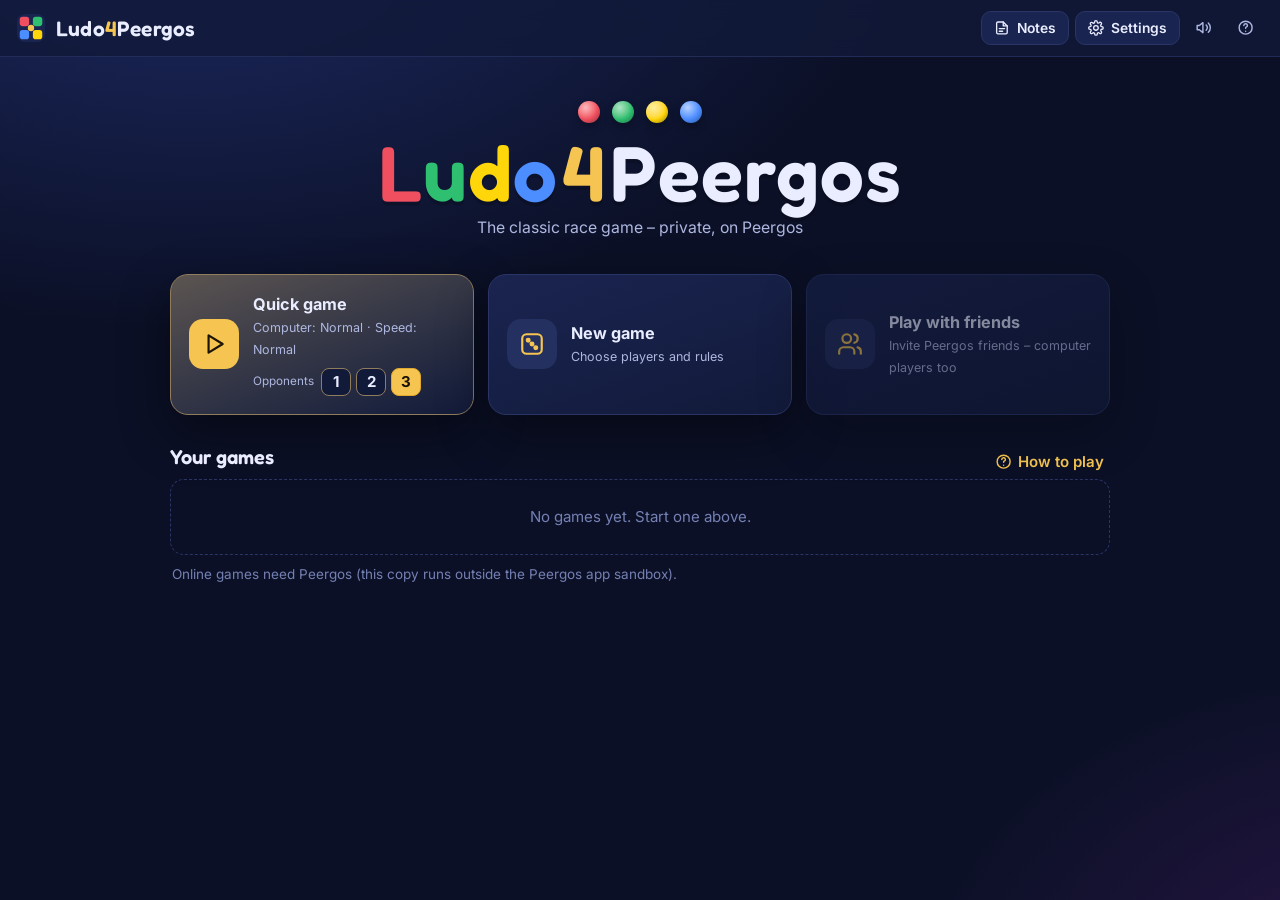
==== commit 710fe576: "Ludo4Peergos 0.7.0 – test feedback round 6 - Computer levels rebuilt and explained in Settings: Easy" ====
--- a/assets/index.html
+++ b/assets/index.html
@@ -2,6 +2,7 @@
 <html lang="en" data-theme="midnight">
 <head>
   <meta charset="utf-8">
+  <meta name="color-scheme" content="dark light">
   <meta name="viewport" content="width=device-width, initial-scale=1, viewport-fit=cover">
   <title>Ludo4Peergos</title>
   <link rel="icon" href="icon.png">
--- a/assets/css/app.css
+++ b/assets/css/app.css
@@ -13,8 +13,8 @@
   --board-frame: #2a1f10; --board: #f4ecdc; --cell: #fffaf0; --cell-line: #d9cdb4; --yard-inner: #fffaf0; --hole: #efe5d1; --star: #c9b98f; --center-dot: #fffaf0;
   --shadow: 0 18px 50px rgba(0,0,0,.45);
   --p0: #ef4f5f; --p0-hi: #ff8a95; --p0-lo: #a8202f;
-  --p1: #36c777; --p1-hi: #7ff0ae; --p1-lo: #167a43;
-  --p2: #f7c948; --p2-hi: #ffe58f; --p2-lo: #b8860b;
+  --p1: #2fbf71; --p1-hi: #7ff0ae; --p1-lo: #167a43;
+  --p2: #ffd60a; --p2-hi: #fff3a3; --p2-lo: #e8a800;
   --p3: #4c8dff; --p3-hi: #8db6ff; --p3-lo: #1f4fb0;
   color-scheme: dark;
 }
@@ -25,8 +25,8 @@
   --acc: #38e1ff; --acc2: #12b5d6; --on-acc: #001018; --sel-bg: #0f2a33;
   --board-frame: #000; --board: #15181e; --cell: #1f242c; --cell-line: #2c323d; --yard-inner: #12151a; --hole: #1d2129; --star: #3d4552; --center-dot: #0b0d10;
   --p0: #ff4d6d; --p0-hi: #ff8fa3; --p0-lo: #b3133a;
-  --p1: #2ee59d; --p1-hi: #8bffd0; --p1-lo: #0d8a5a;
-  --p2: #ffd23f; --p2-hi: #ffe98f; --p2-lo: #b38b00;
+  --p1: #20d68f; --p1-hi: #8bffd0; --p1-lo: #0d8a5a;
+  --p2: #ffe11a; --p2-hi: #fff59a; --p2-lo: #e6b800;
   --p3: #4d7cff; --p3-hi: #94afff; --p3-lo: #1f3fb3;
 }
 [data-theme="aurora"] {
@@ -36,8 +36,8 @@
   --acc: #6ff2c4; --acc2: #34c99a; --on-acc: #03241a; --sel-bg: #123c44;
   --board-frame: #061017; --board: #0f2a35; --cell: #e9f7f4; --cell-line: #b9d8d3; --yard-inner: #e9f7f4; --hole: #d2ece7; --star: #8fc7bd; --center-dot: #e9f7f4;
   --p0: #ff6b8b; --p0-hi: #ffa3b8; --p0-lo: #c02c52;
-  --p1: #57e39b; --p1-hi: #a5f7cb; --p1-lo: #1d9a5d;
-  --p2: #ffd36e; --p2-hi: #ffe9b0; --p2-lo: #c49420;
+  --p1: #3fd98a; --p1-hi: #a5f7cb; --p1-lo: #1d9a5d;
+  --p2: #ffe14d; --p2-hi: #fff4b0; --p2-lo: #e8b31a;
   --p3: #6aa8ff; --p3-hi: #a9ccff; --p3-lo: #2d64c4;
 }
 [data-theme="ember"] {
@@ -47,8 +47,8 @@
   --acc: #ff9a3c; --acc2: #e4741a; --on-acc: #2a1200; --sel-bg: #3a2414;
   --board-frame: #0d0705; --board: #2b1d15; --cell: #f6e7d6; --cell-line: #d8bea3; --yard-inner: #f6e7d6; --hole: #ead2b8; --star: #c79c74; --center-dot: #f6e7d6;
   --p0: #e8473c; --p0-hi: #ff8a7f; --p0-lo: #9c1f17;
-  --p1: #7fbf4d; --p1-hi: #b7e68d; --p1-lo: #4a7f23;
-  --p2: #f2c14e; --p2-hi: #ffe29a; --p2-lo: #b0821a;
+  --p1: #5fb84a; --p1-hi: #a8e08f; --p1-lo: #3a7f23;
+  --p2: #ffd21f; --p2-hi: #ffeea0; --p2-lo: #e0a400;
   --p3: #4f8fd6; --p3-hi: #91bcf0; --p3-lo: #23599a;
 }
 [data-theme="forest"] {
@@ -58,8 +58,8 @@
   --acc: #c6e86b; --acc2: #9fc93f; --on-acc: #152000; --sel-bg: #22361f;
   --board-frame: #08100a; --board: #1c2d20; --cell: #f2f0dc; --cell-line: #cfccab; --yard-inner: #f2f0dc; --hole: #e2dfc0; --star: #a9a676; --center-dot: #f2f0dc;
   --p0: #e5544b; --p0-hi: #ff9189; --p0-lo: #a1241c;
-  --p1: #4fc77a; --p1-hi: #93ecb1; --p1-lo: #217a44;
-  --p2: #f0cf55; --p2-hi: #ffe89c; --p2-lo: #ad8a12;
+  --p1: #3fbf74; --p1-hi: #93ecb1; --p1-lo: #217a44;
+  --p2: #ffd83d; --p2-hi: #fff1a8; --p2-lo: #e3ac10;
   --p3: #4c9ad8; --p3-hi: #91c6f0; --p3-lo: #1f5f99;
 }
 [data-theme="ocean"] {
@@ -69,8 +69,8 @@
   --acc: #4fd1e8; --acc2: #22a9c4; --on-acc: #001a22; --sel-bg: #0f3550;
   --board-frame: #020a12; --board: #0d2c45; --cell: #eaf6fb; --cell-line: #b7d6e4; --yard-inner: #eaf6fb; --hole: #d3e9f2; --star: #8bb8cc; --center-dot: #eaf6fb;
   --p0: #ff6670; --p0-hi: #ffa3a9; --p0-lo: #c22c37;
-  --p1: #36d3a0; --p1-hi: #8ef0cf; --p1-lo: #138a64;
-  --p2: #ffd166; --p2-hi: #ffe7ab; --p2-lo: #c49018;
+  --p1: #2fcf98; --p1-hi: #8ef0cf; --p1-lo: #138a64;
+  --p2: #ffdc3b; --p2-hi: #fff2a6; --p2-lo: #e8b014;
   --p3: #3d8bff; --p3-hi: #8ab9ff; --p3-lo: #1650b8;
 }
 [data-theme="velvet"] {
@@ -80,8 +80,8 @@
   --acc: #ff7ac6; --acc2: #e24fa6; --on-acc: #2a0019; --sel-bg: #3a1c45;
   --board-frame: #0b050f; --board: #2a1636; --cell: #fbf0f7; --cell-line: #ddc4d6; --yard-inner: #fbf0f7; --hole: #f0dbe9; --star: #c9a2bd; --center-dot: #fbf0f7;
   --p0: #ff5470; --p0-hi: #ff98aa; --p0-lo: #b81d3b;
-  --p1: #4fd18b; --p1-hi: #98eebe; --p1-lo: #1d8a51;
-  --p2: #ffcf5c; --p2-hi: #ffe6a6; --p2-lo: #bd8f12;
+  --p1: #45cc84; --p1-hi: #98eebe; --p1-lo: #1d8a51;
+  --p2: #ffdd3c; --p2-hi: #fff1a8; --p2-lo: #e6b012;
   --p3: #7b8cff; --p3-hi: #b4beff; --p3-lo: #3c4cc4;
 }
 [data-theme="nord"] {
@@ -91,8 +91,8 @@
   --acc: #88c0d0; --acc2: #5e81ac; --on-acc: #1d2330; --sel-bg: #3b4a5e;
   --board-frame: #1d2129; --board: #3b4252; --cell: #eceff4; --cell-line: #c9d0dc; --yard-inner: #eceff4; --hole: #dde2ea; --star: #a3adbf; --center-dot: #eceff4;
   --p0: #bf616a; --p0-hi: #e09aa1; --p0-lo: #8a3a42;
-  --p1: #a3be8c; --p1-hi: #c9dcb8; --p1-lo: #6c8a55;
-  --p2: #ebcb8b; --p2-hi: #f6e2b9; --p2-lo: #b08f4c;
+  --p1: #7fb87a; --p1-hi: #b6dcae; --p1-lo: #4f8a4a;
+  --p2: #f5d36b; --p2-hi: #fbe9b0; --p2-lo: #d9ad3a;
   --p3: #81a1c1; --p3-hi: #b4c8dc; --p3-lo: #4f6f8f;
 }
 [data-theme="graphite"] {
@@ -102,8 +102,8 @@
   --acc: #8ab4ff; --acc2: #5a8ee0; --on-acc: #0a1630; --sel-bg: #263247;
   --board-frame: #0a0a0b; --board: #26282c; --cell: #f2f2f0; --cell-line: #cfcfcb; --yard-inner: #f2f2f0; --hole: #e2e2de; --star: #a9a9a3; --center-dot: #f2f2f0;
   --p0: #e05a5a; --p0-hi: #f39a9a; --p0-lo: #9c2b2b;
-  --p1: #55b878; --p1-hi: #96dcae; --p1-lo: #2c7a48;
-  --p2: #e3b94f; --p2-hi: #f3da95; --p2-lo: #a07b1c;
+  --p1: #47b36f; --p1-hi: #96dcae; --p1-lo: #2c7a48;
+  --p2: #ffd43b; --p2-hi: #fff0a8; --p2-lo: #e0a812;
   --p3: #5a8ee0; --p3-hi: #9bbcf0; --p3-lo: #2c5aa6;
 }
 [data-theme="neon"] {
@@ -113,8 +113,8 @@
   --acc: #ff2bd6; --acc2: #d10fb0; --on-acc: #fff; --sel-bg: #2e1047;
   --board-frame: #000; --board: #0e0819; --cell: #170f28; --cell-line: #3a2560; --yard-inner: #0c0716; --hole: #1a1030; --star: #5d3f8a; --center-dot: #07030f;
   --p0: #ff3864; --p0-hi: #ff8fa8; --p0-lo: #b0002c;
-  --p1: #00f5a0; --p1-hi: #8fffd6; --p1-lo: #00a067;
-  --p2: #fff700; --p2-hi: #fffb8f; --p2-lo: #b3ad00;
+  --p1: #00e09a; --p1-hi: #8fffd6; --p1-lo: #00a067;
+  --p2: #ffe500; --p2-hi: #fff58a; --p2-lo: #f0b800;
   --p3: #00c2ff; --p3-hi: #8fe3ff; --p3-lo: #0079a8;
 }
 [data-theme="classic"] {
@@ -125,8 +125,8 @@
   --board-frame: #5b3a1e; --board: #fffaf0; --cell: #ffffff; --cell-line: #d8ccb2; --yard-inner: #ffffff; --hole: #f3ece0; --star: #b9a885; --center-dot: #fff;
   --shadow: 0 14px 40px rgba(60,40,10,.22);
   --p0: #d62f3a; --p0-hi: #ff7680; --p0-lo: #8f121b;
-  --p1: #1e9b4f; --p1-hi: #64d48f; --p1-lo: #0d5c2c;
-  --p2: #f2c12e; --p2-hi: #ffe388; --p2-lo: #a87e05;
+  --p1: #1a9a4c; --p1-hi: #64d48f; --p1-lo: #0d5c2c;
+  --p2: #ffcc00; --p2-hi: #ffe680; --p2-lo: #e09e00;
   --p3: #1f6fd1; --p3-hi: #6fa7f0; --p3-lo: #0d3f85;
   color-scheme: light;
 }
@@ -138,8 +138,8 @@
   --board-frame: #6b4a2a; --board: #f8f1e3; --cell: #fffdf8; --cell-line: #dccbad; --yard-inner: #fffdf8; --hole: #f1e7d5; --star: #bba57f; --center-dot: #fffdf8;
   --shadow: 0 14px 40px rgba(70,50,20,.22);
   --p0: #c8473f; --p0-hi: #f08880; --p0-lo: #85211b;
-  --p1: #4f9a5f; --p1-hi: #8fcb9b; --p1-lo: #2c6339;
-  --p2: #d9a93a; --p2-hi: #f2d38a; --p2-lo: #96700f;
+  --p1: #3f9655; --p1-hi: #8fcb9b; --p1-lo: #2c6339;
+  --p2: #f5c400; --p2-hi: #ffe27a; --p2-lo: #c99200;
   --p3: #3f78b5; --p3-hi: #85afe0; --p3-lo: #1f4a7a;
   color-scheme: light;
 }
@@ -247,17 +247,51 @@
 .gc-main small { color: var(--fg2); display: inline-flex; align-items: center; gap: 4px; flex-wrap: wrap; }
 .dots { display: inline-flex; gap: 3px; margin-right: 4px; }
 .dot { width: 10px; height: 10px; border-radius: 50%; display: inline-block; }
+.gc-title { display: flex; align-items: baseline; gap: 10px; flex-wrap: wrap; }
+.gc-title small { color: var(--fg2); }
+.sum { display: grid; gap: 4px; margin-top: 4px; font-size: .84em; }
+.sum-players { display: flex; flex-wrap: wrap; gap: 4px 12px; }
+.sum-p { display: inline-flex; align-items: center; gap: 5px; color: var(--fg); }
+.sum-p.me { font-weight: 700; }
+.sum-w { color: var(--acc); font-weight: 700; margin-left: 2px; }
+.sum-meta { display: flex; flex-wrap: wrap; gap: 4px; color: var(--fg2); }
+.sum-meta span { background: var(--bg3); border: 1px solid var(--line); border-radius: 6px; padding: 0 6px; white-space: nowrap; }
+.sum.compact { font-size: .82em; }
+.quick-pick { display: flex; align-items: center; gap: 5px; margin-top: 8px; }
+.qp-label { font-size: .78em; color: var(--fg2); margin-right: 2px; }
+.qp-btn { width: 30px; height: 28px; border-radius: 8px; border: 1px solid color-mix(in srgb, var(--acc) 50%, var(--line)); background: var(--bg2); font-weight: 700; cursor: pointer; }
+.qp-btn:hover { border-color: var(--acc); }
+.qp-btn.on { background: var(--acc); color: var(--on-acc); border-color: var(--acc2); }
+.lock-note { display: flex; gap: 8px; align-items: flex-start; font-size: .86em; color: var(--warn); margin: 8px 0 0; }
+.lock-note .ico { margin-top: 2px; }
+.sub-head { margin: 0; font-size: .95em; }
+.seg.ro .seg-btn:not(.on) { opacity: .45; }
+.seg-btn:disabled { cursor: not-allowed; }
+.rules.read-only .switch .slider { cursor: not-allowed; opacity: .7; }
+.toggle-row.disabled { opacity: .6; cursor: not-allowed; }
+.toggle-row small { display: block; color: var(--fg3); font-size: .85em; margin-top: 2px; max-width: 520px; }
+.first-row .gap { width: 16px; }
+.rules-details summary small { font-weight: 400; }
 .empty { padding: 26px; text-align: center; color: var(--fg3); border: 1px dashed var(--line); border-radius: 14px; }
 
 /* ─────────────── game ─────────────── */
 .screen.game { overflow: hidden; }
-.game-layout { display: flex; gap: 18px; height: 100%; padding: 16px; }
-.board-wrap { flex: 1; min-width: 0; display: grid; place-items: center; container-type: size; }
+.game-layout { display: grid; grid-template-columns: 320px minmax(0, 1fr) 300px; grid-template-areas: "left board chat"; gap: 16px; height: 100%; padding: 14px; }
+.game-layout.no-chat { grid-template-columns: 320px minmax(0, 1fr); grid-template-areas: "left board"; }
+.side-left { grid-area: left; }
+.side-right { grid-area: chat; }
+.board-wrap { grid-area: board; min-width: 0; min-height: 0; display: grid; place-items: center; container-type: size; position: relative; }
 .board { width: min(100cqw, 100cqh); aspect-ratio: 1; filter: drop-shadow(0 18px 30px rgba(0,0,0,.35)); }
 .board-svg { width: 100%; height: 100%; display: block; overflow: visible; }
 .b-frame { fill: var(--board-frame); }
 .b-base { fill: var(--board); }
 .b-yard { filter: url(#soft); }
+.b-yard-glow { fill: none; stroke-width: 2.4; opacity: 0; }
+.b-yard-glow.on { animation: yardglow 1.3s ease-in-out infinite; }
+@keyframes yardglow { 0%, 100% { opacity: .95; stroke-width: 2.6; } 50% { opacity: .35; stroke-width: 1.2; } }
+.turn-banner { position: absolute; left: 50%; top: 50%; transform: translate(-50%, -50%) scale(.8); display: flex; align-items: center; gap: 12px; padding: 12px 22px 12px 14px; border-radius: 99px; background: color-mix(in srgb, var(--bg2) 88%, transparent); border: 2px solid var(--c); box-shadow: 0 12px 40px rgba(0,0,0,.45), 0 0 0 6px color-mix(in srgb, var(--c) 25%, transparent); font: 600 clamp(18px, 2.6vw, 28px)/1.1 Fredoka, Inter, sans-serif; color: var(--fg); opacity: 0; pointer-events: none; transition: opacity .2s, transform .25s cubic-bezier(.3,1.6,.5,1); z-index: 4; white-space: nowrap; }
+.turn-banner.show { opacity: 1; transform: translate(-50%, -50%) scale(1); }
+.tb-token { width: 30px; height: 30px; border-radius: 50%; background: radial-gradient(circle at 35% 30%, color-mix(in srgb, var(--c) 45%, #fff), var(--c) 55%, color-mix(in srgb, var(--c) 55%, #000)); box-shadow: 0 3px 8px rgba(0,0,0,.35); flex: none; }
 .b-yard-inner { fill: var(--yard-inner); }
 .b-hole { fill: var(--hole); stroke-width: 1.2; stroke-opacity: .55; }
 .b-cell { fill: var(--cell); stroke: var(--cell-line); stroke-width: .35; }
@@ -291,7 +325,8 @@
 .burst circle { animation: burst .8s ease-out forwards; }
 @keyframes burst { from { transform: translate(0,0); opacity: 1; } to { transform: translate(var(--dx), var(--dy)); opacity: 0; } }
 
-.side { width: 340px; flex: none; display: flex; flex-direction: column; gap: 12px; min-height: 0; }
+.side { display: flex; flex-direction: column; gap: 10px; min-height: 0; min-width: 0; overflow: auto; }
+.side-right { overflow: hidden; }
 .players { display: grid; gap: 6px; }
 .player { display: flex; align-items: center; gap: 10px; padding: 9px 11px; border-radius: 13px; background: var(--bg2); border: 1px solid var(--line); transition: border-color .2s, box-shadow .2s, background .2s; }
 .player.active { border-color: var(--c); box-shadow: 0 0 0 1px var(--c), 0 6px 22px color-mix(in srgb, var(--c) 28%, transparent); background: color-mix(in srgb, var(--c) 9%, var(--bg2)); }
@@ -302,7 +337,11 @@
 .pl-name { font-weight: 600; white-space: nowrap; overflow: hidden; text-overflow: ellipsis; }
 .pl-bar { height: 5px; border-radius: 4px; background: var(--bg4); overflow: hidden; }
 .pl-bar i { display: block; height: 100%; background: var(--c); border-radius: 4px; transition: width .4s; }
-.pl-side { flex: none; color: var(--fg2); font-size: .85em; font-weight: 600; }
+.pl-side { flex: none; color: var(--fg2); font-size: .85em; font-weight: 600; display: flex; align-items: center; gap: 6px; }
+.pl-wins { color: var(--acc); }
+.player { position: relative; }
+.pl-turn { position: absolute; left: -9px; top: 50%; transform: translateY(-50%); color: var(--c); font-size: 14px; animation: nudge 1s ease-in-out infinite; }
+@keyframes nudge { 50% { transform: translate(3px, -50%); } }
 .medal { display: inline-grid; place-items: center; width: 24px; height: 24px; border-radius: 50%; font-weight: 800; font-size: .85em; background: var(--bg4); color: var(--fg); }
 .medal.m1 { background: linear-gradient(#ffe27a, #d9a520); color: #3a2800; }
 .medal.m2 { background: linear-gradient(#f0f0f0, #a9b0b8); color: #22262b; }
@@ -319,24 +358,40 @@
 
 .die { --s: 62px; width: var(--s); height: var(--s); perspective: 500px; }
 .cube { width: 100%; height: 100%; position: relative; transform-style: preserve-3d; }
-.face { position: absolute; inset: 0; border-radius: 14px; display: grid; grid-template: repeat(3, 1fr) / repeat(3, 1fr); padding: 9px; background: radial-gradient(circle at 30% 25%, #ffffff, #eceef3 70%); box-shadow: inset 0 0 0 2px color-mix(in srgb, var(--c) 70%, transparent), inset 0 -4px 8px rgba(0,0,0,.12); backface-visibility: hidden; }
+/* 0.7.0: the die is always a bright white die (all themes); on dark themes it also gets a soft light halo so it stands out on a black background */
+.die { --die-face: radial-gradient(circle at 30% 22%, #ffffff 0%, #ffffff 45%, #f4f6fa 100%); --die-shade: rgba(20,24,40,.07); --die-halo: drop-shadow(0 0 10px rgba(255,255,255,.28)) drop-shadow(0 4px 10px rgba(0,0,0,.45)); }
+[data-theme="classic"] .die, [data-theme="sand"] .die { --die-halo: drop-shadow(0 3px 6px rgba(60,40,20,.25)); }
+.die-btn .die { filter: var(--die-halo); }
+.face { position: absolute; inset: 0; border-radius: 14px; display: grid; grid-template: repeat(3, 1fr) / repeat(3, 1fr); padding: 9px; background: #fff var(--die-face); box-shadow: inset 0 0 0 2.5px color-mix(in srgb, var(--c) 80%, #fff), inset 0 -3px 6px var(--die-shade); backface-visibility: hidden; }
 .pip { width: 11px; height: 11px; border-radius: 50%; align-self: center; justify-self: center; background: radial-gradient(circle at 35% 35%, #4a4f5c, #11131a); }
 .f1 .pip { background: radial-gradient(circle at 35% 35%, color-mix(in srgb, var(--c) 60%, #fff), var(--c)); width: 14px; height: 14px; }
 .f1 { transform: translateZ(31px); } .f6 { transform: rotateY(180deg) translateZ(31px); }
 .f2 { transform: rotateY(90deg) translateZ(31px); } .f5 { transform: rotateY(-90deg) translateZ(31px); }
 .f3 { transform: rotateX(90deg) translateZ(31px); } .f4 { transform: rotateX(-90deg) translateZ(31px); }
 .die.ready { animation: wiggle 1.6s ease-in-out infinite; }
-.die.ready .face { box-shadow: inset 0 0 0 3px var(--c), inset 0 -4px 8px rgba(0,0,0,.12); }
+.die.ready .face { box-shadow: inset 0 0 0 3px var(--c), inset 0 -3px 6px var(--die-shade); }
 .die.rolling { animation: toss .6s ease-out; }
 @keyframes wiggle { 0%, 70%, 100% { transform: none; } 78% { transform: rotate(-7deg) translateY(-2px); } 86% { transform: rotate(6deg); } 94% { transform: rotate(-3deg); } }
 @keyframes toss { 0% { transform: translateY(0) scale(1); } 35% { transform: translateY(-14px) scale(1.08); } 100% { transform: translateY(0) scale(1); } }
 
-.side-tabs { display: flex; gap: 4px; }
-.side-tab { flex: 1; padding: 7px; border-radius: 10px; border: 1px solid var(--line); background: var(--bg2); cursor: pointer; font-weight: 600; color: var(--fg2); font-size: .9em; }
-.side-tab.on { background: var(--bg4); color: var(--fg); border-color: var(--acc); }
-.side-tab-body { flex: 1; min-height: 90px; display: flex; flex-direction: column; border-radius: 14px; background: var(--bg2); border: 1px solid var(--line); overflow: hidden; }
+.panel-head { display: flex; align-items: center; gap: 7px; padding: 8px 12px; font-weight: 700; font-size: .86em; text-transform: uppercase; letter-spacing: .5px; color: var(--fg2); border-bottom: 1px solid var(--line); }
+.panel-head .ico { color: var(--acc); }
+.round-tag { margin-left: auto; text-transform: none; letter-spacing: 0; color: var(--acc); }
+.log-box { flex: 1; min-height: 110px; display: flex; flex-direction: column; border-radius: 14px; background: var(--bg2); border: 1px solid var(--line); overflow: hidden; }
 .log { list-style: none; margin: 0; padding: 8px 10px; overflow: auto; flex: 1; font-size: .86em; color: var(--fg2); }
 .log li { padding: 3px 0 3px 10px; border-left: 3px solid var(--c, var(--line)); margin: 2px 0; }
+.log li.round-sep, .chat-round { border: 0; text-align: center; color: var(--acc); font-weight: 700; font-size: .85em; padding: 6px 0; display: flex; align-items: center; gap: 8px; }
+.log li.round-sep::before, .log li.round-sep::after, .chat-round::before, .chat-round::after { content: ''; flex: 1; height: 1px; background: var(--line); }
+.info-box { border-radius: 14px; background: var(--bg2); border: 1px solid var(--line); overflow: hidden; }
+.info-box .sum { padding: 8px 12px 10px; }
+.restart-box { border-radius: 14px; padding: 10px 12px; background: color-mix(in srgb, var(--acc) 14%, var(--bg2)); border: 1px solid var(--acc); display: grid; gap: 8px; animation: pop .25s ease-out; }
+.rb-title { display: flex; align-items: center; gap: 8px; font-weight: 700; }
+.rb-title .ico { color: var(--acc); }
+.rb-buttons { display: flex; gap: 8px; }
+.rb-line { font-size: .88em; }
+.rb-line.ok { color: var(--ok); font-weight: 600; } .rb-line.bad { color: var(--bad); font-weight: 600; }
+@keyframes pop { from { transform: scale(.97); opacity: .4; } to { transform: none; opacity: 1; } }
+.side-right .chat { display: flex; flex-direction: column; flex: 1; min-height: 0; border-radius: 14px; background: var(--bg2); border: 1px solid var(--line); overflow: hidden; }
 .chat { display: flex; flex-direction: column; flex: 1; min-height: 0; }
 .chat-list { flex: 1; overflow: auto; padding: 8px 10px; display: flex; flex-direction: column; gap: 6px; }
 .say { align-self: flex-start; max-width: 85%; padding: 6px 10px; border-radius: 12px 12px 12px 4px; background: var(--bg3); border-left: 3px solid var(--c, var(--line)); font-size: .9em; }
@@ -406,6 +461,13 @@
 .dlg-help { width: min(640px, 100%); }
 .help p, .help li { line-height: 1.55; }
 .help ul { padding-left: 20px; }
+.help-head { display: flex; align-items: center; gap: 8px; padding: 8px 12px; border-radius: 10px; background: var(--bg3); border: 1px solid var(--line); }
+.help-head.game { border-color: var(--acc); background: color-mix(in srgb, var(--acc) 12%, var(--bg3)); }
+.help-head .ico { color: var(--acc); }
+.help-rules li { margin: 4px 0; }
+.help-common { border-top: 1px solid var(--line); margin-top: 8px; padding-top: 4px; color: var(--fg2); font-size: .94em; }
+.link-btn.small { font-size: .82em; margin-left: 8px; text-transform: none; letter-spacing: 0; }
+.panel-head .round-tag + .link-btn { margin-left: 8px; }
 
 .dlg-winner { width: min(440px, 100%); }
 .winner-hero { text-align: center; padding: 8px 0 4px; }
@@ -422,15 +484,20 @@
 .toast.ok { border-color: var(--ok); } .toast.bad { border-color: var(--bad); color: #fff; background: color-mix(in srgb, var(--bad) 45%, var(--bg4)); } .toast.warn { border-color: var(--warn); }
 
 /* ─────────────── responsive ─────────────── */
+@media (max-width: 1240px) {
+  .game-layout { grid-template-columns: 300px minmax(0, 1fr); grid-template-rows: minmax(0, 1fr) minmax(0, 260px); grid-template-areas: "left board" "chat board"; }
+  .game-layout.no-chat { grid-template-rows: minmax(0, 1fr); grid-template-areas: "left board"; }
+}
 @media (max-width: 980px) {
   body { overflow: auto; }
   .app { height: auto; min-height: 100vh; }
   .screen.game { overflow: visible; }
-  .game-layout { flex-direction: column; height: auto; padding: 10px; }
-  .board-wrap { container-type: inline-size; }
+  .game-layout, .game-layout.no-chat { display: flex; flex-direction: column; height: auto; padding: 10px; }
+  .board-wrap { container-type: inline-size; order: -1; }
   .board { width: min(100%, 92vh); }
-  .side { width: 100%; }
-  .side-tab-body { max-height: 260px; }
+  .side { width: 100%; overflow: visible; }
+  .side-right { min-height: 280px; }
+  .log-box { max-height: 240px; }
   .actions { grid-template-columns: 1fr; }
   .framed-btn span { display: none; }
   .seat-row { grid-template-columns: 1fr; }
@@ -438,9 +505,6 @@
   .set-layout { flex-direction: column; }
   .set-tabs { flex-direction: row; width: auto; border-right: 0; border-bottom: 1px solid var(--line); overflow-x: auto; }
   .set-tab span { display: none; }
-}
-@media (max-width: 980px) {
-  .side .dice-area { order: -1; }
 }
 @media (max-width: 560px) {
   .topbar { gap: 6px; padding: 8px 10px; }
@@ -457,3 +521,89 @@
 @media (prefers-reduced-motion: reduce) {
   .hero-title span, .hero-tok, .player.active .pl-token, .die.ready, .winner-token { animation: none !important; }
 }
+
+/* 0.3.0: leaving a game, chat ping, rule notes */
+.btn.danger-text { color: var(--bad); }
+.btn.danger-text:hover { border-color: var(--bad); }
+.chat-sys { align-self: center; display: flex; align-items: center; gap: 6px; max-width: 92%; padding: 4px 10px; border-radius: 999px; background: color-mix(in srgb, var(--bad) 14%, var(--bg3)); color: var(--fg2); font-size: .8em; text-align: center; }
+.chat-sys svg { width: 14px; height: 14px; flex: none; }
+.chat.ping { animation: chat-ping 1.1s ease-out; }
+@keyframes chat-ping { 0% { box-shadow: 0 0 0 0 color-mix(in srgb, var(--acc) 70%, transparent); border-color: var(--acc); } 100% { box-shadow: 0 0 0 14px transparent; } }
+.game-card.left { opacity: .72; }
+.game-card.left:hover { opacity: 1; }
+.warn-text { color: var(--warn, var(--acc)); }
+.rule-row .rule-note { display: block; font-size: .78em; color: var(--fg3); margin-top: 2px; }
+.rule-row .rule-text { flex: 1; min-width: 0; }
+.rule-row[data-rule="onePerSquare"] .rule-text, .rule-row[data-rule="threeTries"] .rule-text, .rule-row[data-rule="mustEnter"] .rule-text { max-width: 75%; }
+
+/* 0.6.0: slow (not lost) connection */
+.net-state.slow { color: var(--warn, var(--fg2)); }
+
+/* 0.7.0: numbered rules, rule sets, agreeing on the rules before the first roll */
+.rule-row { justify-content: flex-start; }
+.rule-row > :last-child { margin-left: auto; flex: none; }
+.rule-no { flex: none; display: inline-grid; place-items: center; min-width: 22px; height: 22px; padding: 0 5px; border-radius: 999px; font: 700 .78em/1 Inter, sans-serif;
+  background: color-mix(in srgb, var(--acc) 18%, var(--bg3)); color: var(--acc); border: 1px solid color-mix(in srgb, var(--acc) 45%, transparent); }
+.rule-row.changed { background: color-mix(in srgb, var(--warn) 12%, transparent); border-radius: 8px; padding-left: 4px; padding-right: 4px; }
+.rule-row.changed .rule-no { background: var(--warn); color: #1b1300; border-color: var(--warn); }
+.rules-panel { display: grid; gap: 6px; }
+.rules-nos { margin-top: 0; }
+.set-bar { display: grid; gap: 6px; padding: 8px 0 6px; border-bottom: 1px solid var(--row-line); }
+.set-head { display: flex; align-items: baseline; gap: 8px; }
+.set-title { font-weight: 700; font-size: .86em; text-transform: uppercase; letter-spacing: .5px; color: var(--fg2); }
+.set-cur { font-size: .82em; }
+.set-chips { display: flex; flex-wrap: wrap; gap: 6px; }
+.set-chip { display: inline-flex; align-items: stretch; border: 1px solid var(--line); border-radius: 999px; background: var(--bg3); overflow: hidden; }
+.set-chip.on { border-color: var(--acc); background: color-mix(in srgb, var(--acc) 20%, var(--bg3)); }
+.set-pick { display: inline-flex; align-items: center; gap: 5px; border: 0; background: none; color: var(--fg); font: 600 .86em/1 Inter, sans-serif; padding: 6px 12px; cursor: pointer; }
+.set-pick .ico { width: 14px; height: 14px; color: var(--acc); }
+.set-chip.builtin .set-pick { font-style: normal; }
+.set-del { border: 0; border-left: 1px solid var(--line); background: none; color: var(--fg3); padding: 0 7px; cursor: pointer; display: inline-grid; place-items: center; }
+.set-del:hover { color: var(--bad); background: color-mix(in srgb, var(--bad) 12%, transparent); }
+.set-del .ico { width: 12px; height: 12px; }
+.set-save-row { display: flex; flex-wrap: wrap; align-items: center; gap: 6px; }
+.set-save-row .link-btn.small { margin-left: 0; }
+.set-name { flex: 1; min-width: 160px; }
+.dlg-rules { width: min(680px, 100%); }
+.agree-row { margin-top: 10px; border-bottom: 0; }
+.rules-open { display: grid; gap: 6px; margin: 0 12px 10px; padding: 8px 10px; border-radius: 10px; font-size: .84em;
+  background: color-mix(in srgb, var(--acc) 10%, var(--bg3)); border: 1px dashed color-mix(in srgb, var(--acc) 55%, transparent); }
+.rules-open .btn { justify-self: start; }
+.rb-votes { font-weight: 600; color: var(--fg2); }
+.rb-votes.ok { color: var(--ok); } .rb-votes.warn { color: var(--warn); }
+.vote-btns { display: flex; flex-wrap: wrap; gap: 6px; }
+.btn.vote.yes.on { border-color: var(--ok); color: var(--ok); background: color-mix(in srgb, var(--ok) 14%, var(--bg3)); }
+.btn.vote.no.on { border-color: var(--bad); color: var(--bad); background: color-mix(in srgb, var(--bad) 14%, var(--bg3)); }
+.badge.ok { background: color-mix(in srgb, var(--ok) 22%, transparent); color: var(--ok); }
+.chat-sys.rules-line { background: color-mix(in srgb, var(--acc) 14%, var(--bg3)); flex-wrap: wrap; justify-content: center; border-radius: 12px; }
+.chat-sys .link-btn.small { margin-left: 2px; font-size: 1em; }
+.say.vote-yes { border-left-color: var(--ok); } .say.vote-no { border-left-color: var(--bad); }
+.say.offer { max-width: 92%; }
+.offer-btns { display: flex; flex-wrap: wrap; gap: 4px 10px; margin-top: 4px; }
+.offer-btns .link-btn.small { margin-left: 0; font-size: .9em; }
+.help ol.help-rules { list-style: none; padding-left: 0; display: grid; gap: 2px; }
+.help-rules li { display: flex; gap: 10px; align-items: flex-start; padding: 4px 6px; border-radius: 8px; }
+.help-rules li .rule-no { margin-top: 1px; }
+.help-rules li.changed { background: color-mix(in srgb, var(--warn) 12%, transparent); }
+.help-rules li.changed .rule-no { background: var(--warn); color: #1b1300; border-color: var(--warn); }
+.changed-tag { font-style: normal; font-size: .78em; font-weight: 700; text-transform: uppercase; letter-spacing: .4px; color: var(--warn); margin-left: 4px; }
+.help-set { font-weight: 600; color: var(--acc); }
+.lock-note.open { color: var(--fg2); align-items: center; flex-wrap: wrap; }
+.lock-note.open .btn { margin-left: auto; }
+/* 0.7.0: a move picked in the moves list is shown on the board */
+.log li.has-move { cursor: pointer; border-radius: 0 6px 6px 0; }
+.log li.has-move:hover, .log li.has-move.picked, .log li.has-move:focus-visible { background: color-mix(in srgb, var(--c, var(--acc)) 16%, transparent); color: var(--fg); outline: none; }
+.hl-dot { opacity: .8; }
+.hl-ring { fill: none; stroke-width: 1.6; stroke-dasharray: 2.2 1.4; animation: hlspin 2.4s linear infinite; transform-box: fill-box; transform-origin: center; }
+@keyframes hlspin { to { transform: rotate(360deg); } }
+.tok.spot .tok-inner { animation: spot 0.9s ease-in-out infinite; }
+@keyframes spot { 0%, 100% { transform: scale(1); } 50% { transform: scale(1.22); } }
+@media (prefers-reduced-motion: reduce) { .hl-ring, .tok.spot .tok-inner { animation: none; } }
+/* 0.7.0: what the computer levels do */
+.levels-info { display: grid; gap: 6px; margin: 4px 0 10px; }
+.levels-info .lv { display: grid; gap: 2px; padding: 8px 10px; border-radius: 10px; border: 1px solid var(--line); background: var(--bg3); font-size: .86em; color: var(--fg2); }
+.levels-info .lv.on { border-color: var(--acc); background: color-mix(in srgb, var(--acc) 10%, var(--bg3)); }
+.levels-info .lv b { display: inline-flex; align-items: center; gap: 6px; color: var(--fg); }
+.levels-info .lv b .ico { width: 14px; height: 14px; color: var(--acc); }
+.side > .dice-area, .side > .players, .side > .restart-box, .side > .info-box, .side > .game-actions { flex-shrink: 0; }
+.sum-meta span.sum-rules { white-space: normal; }
